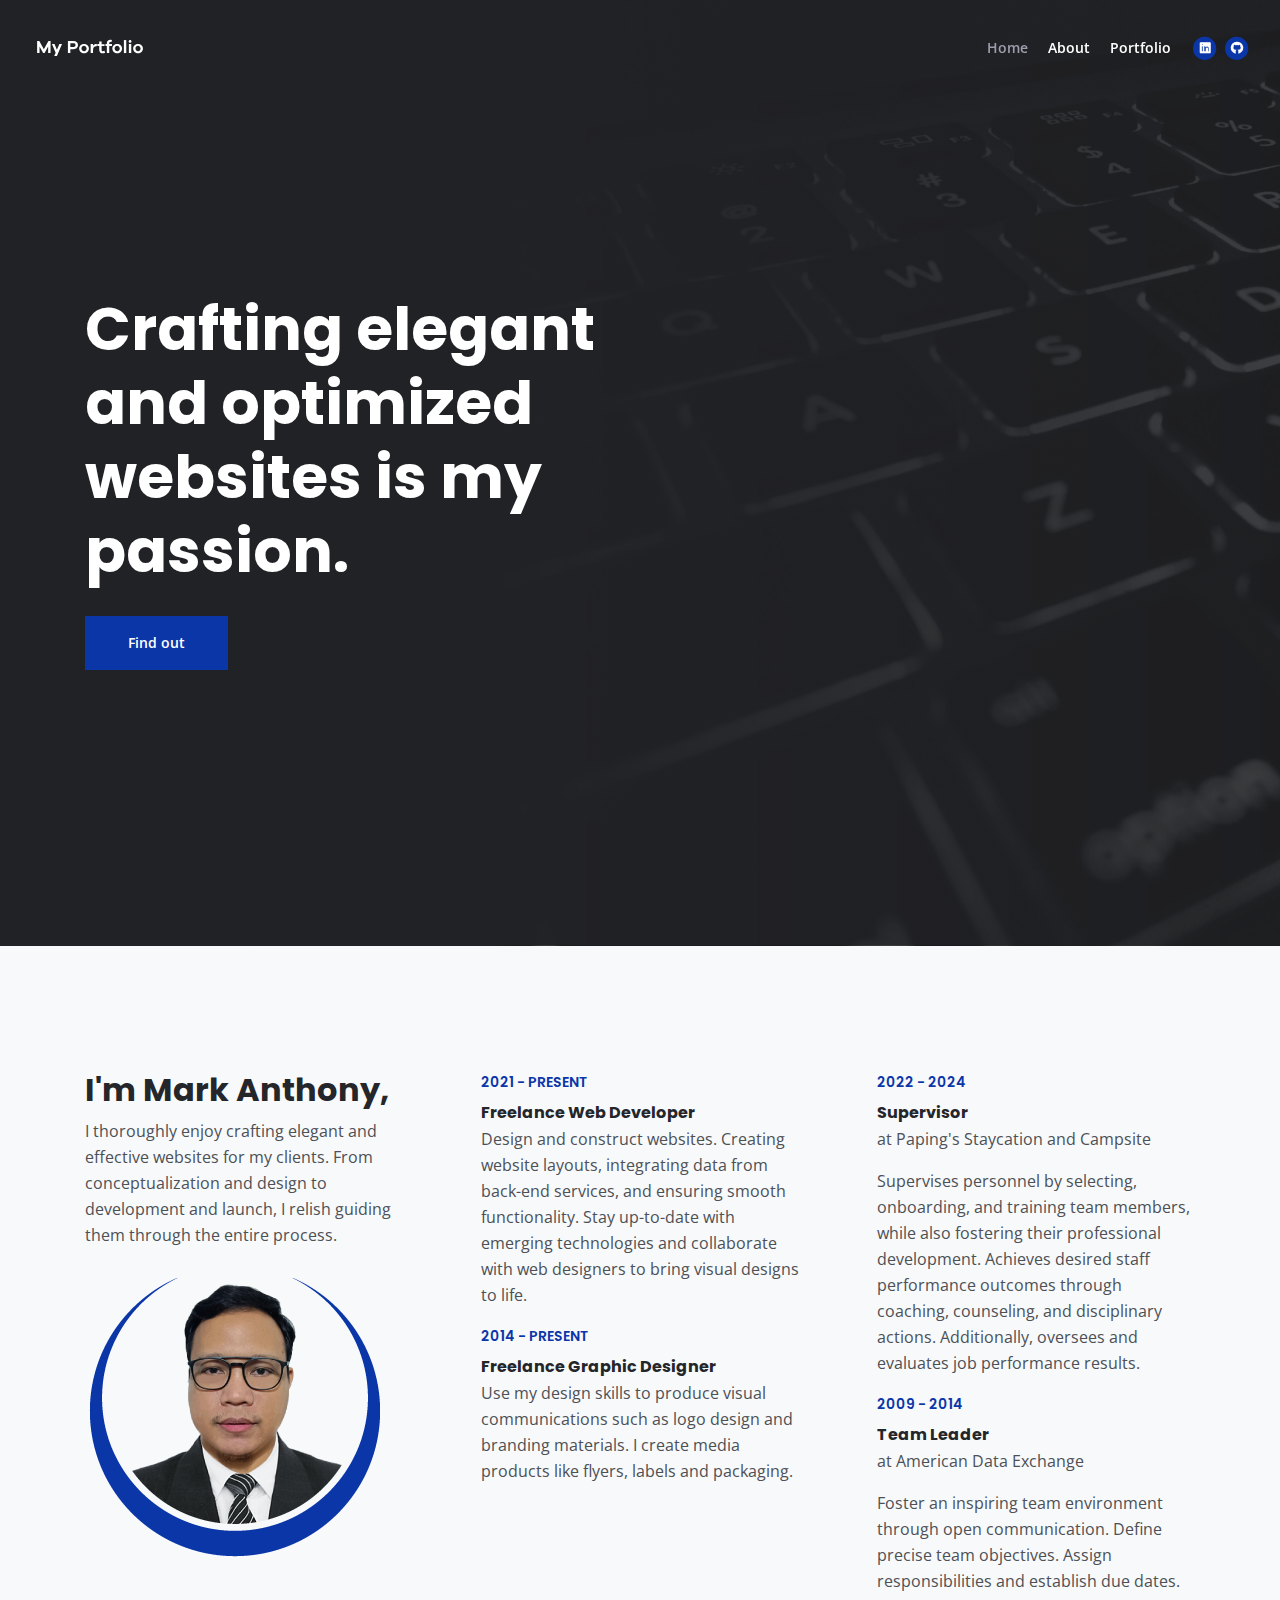
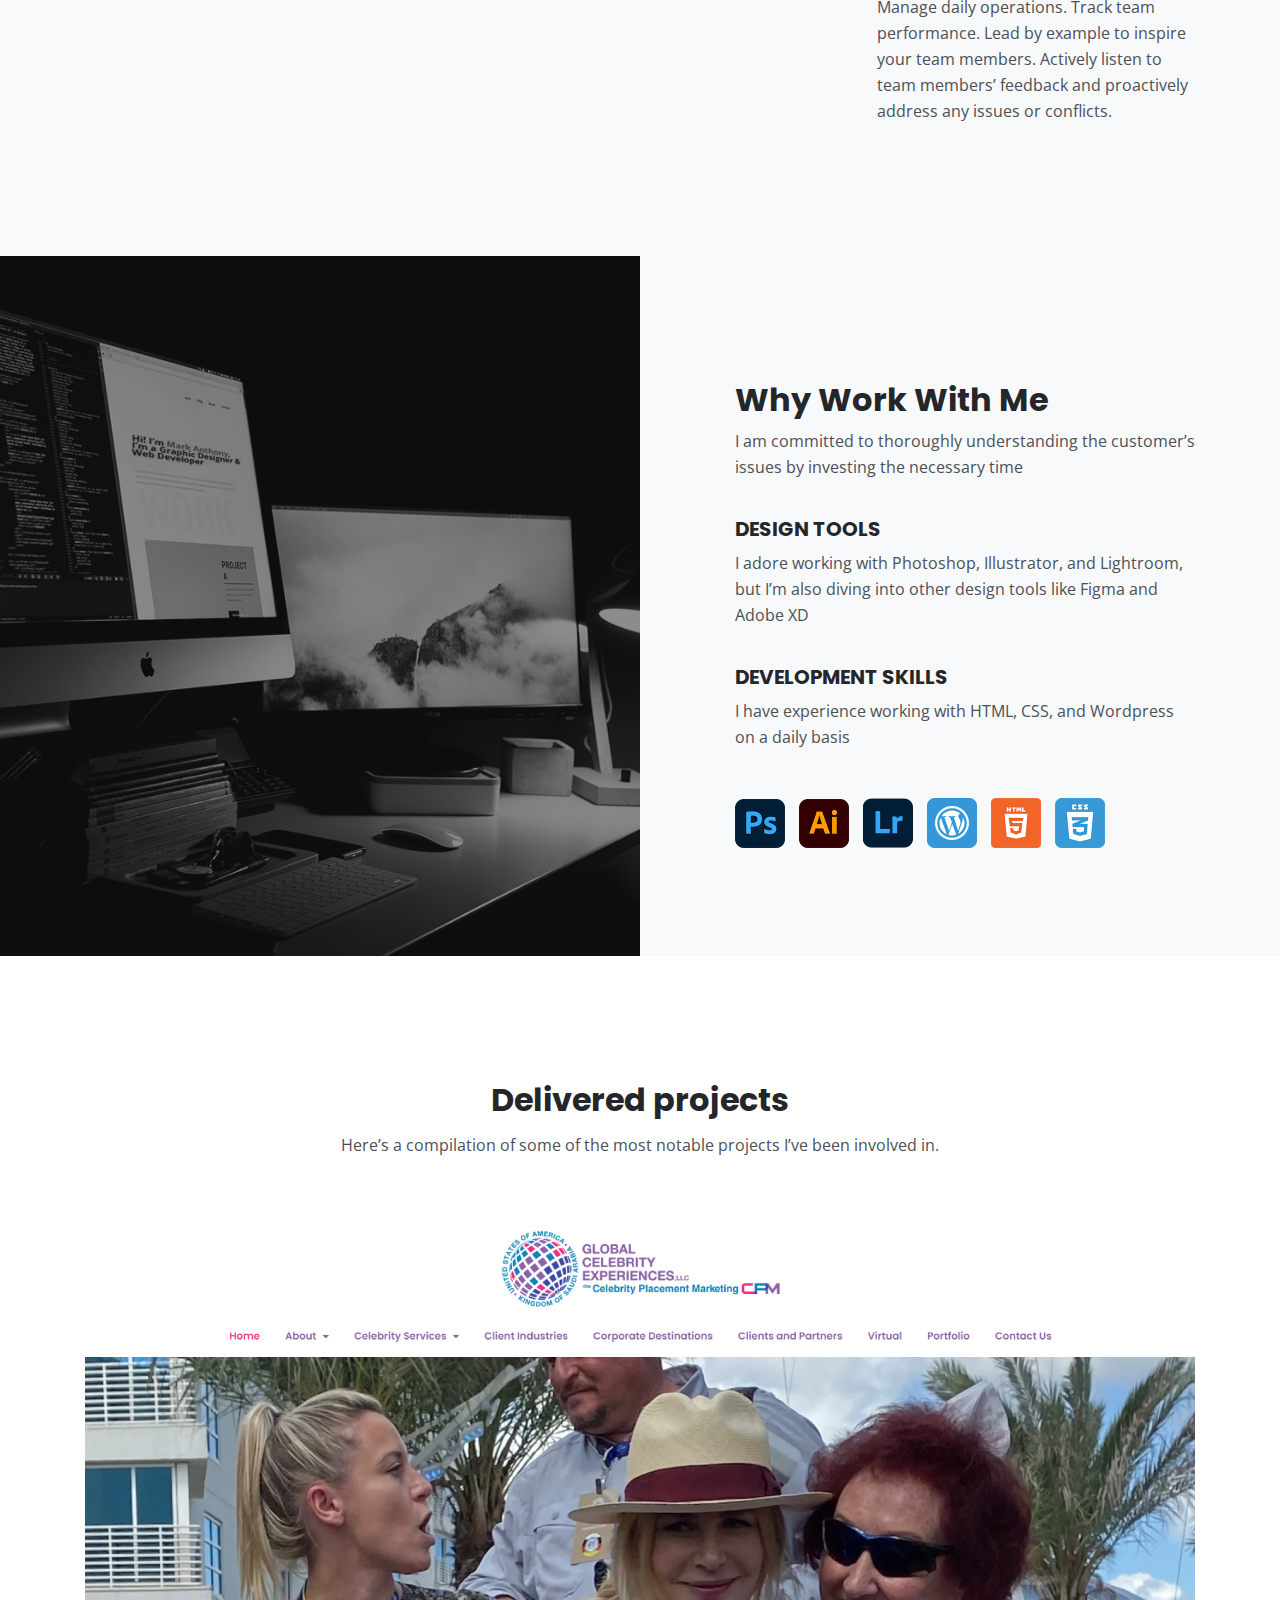
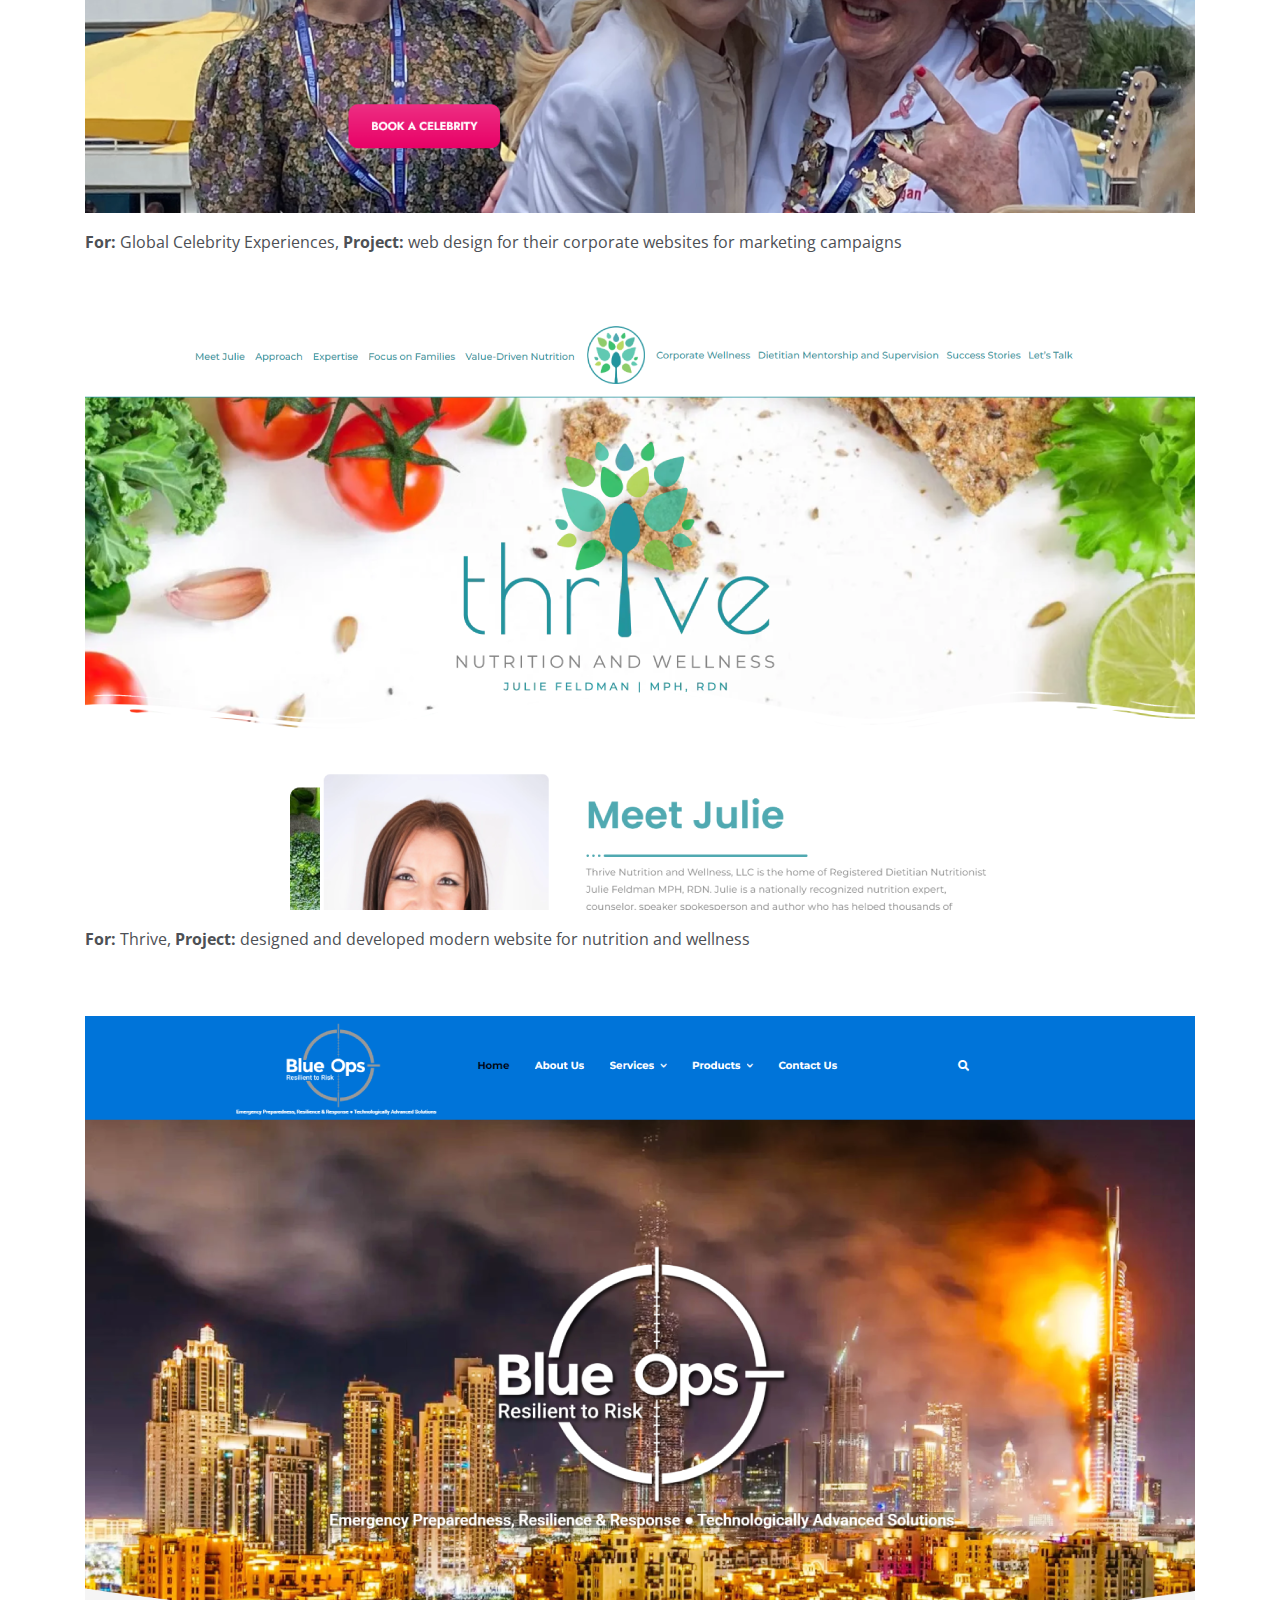
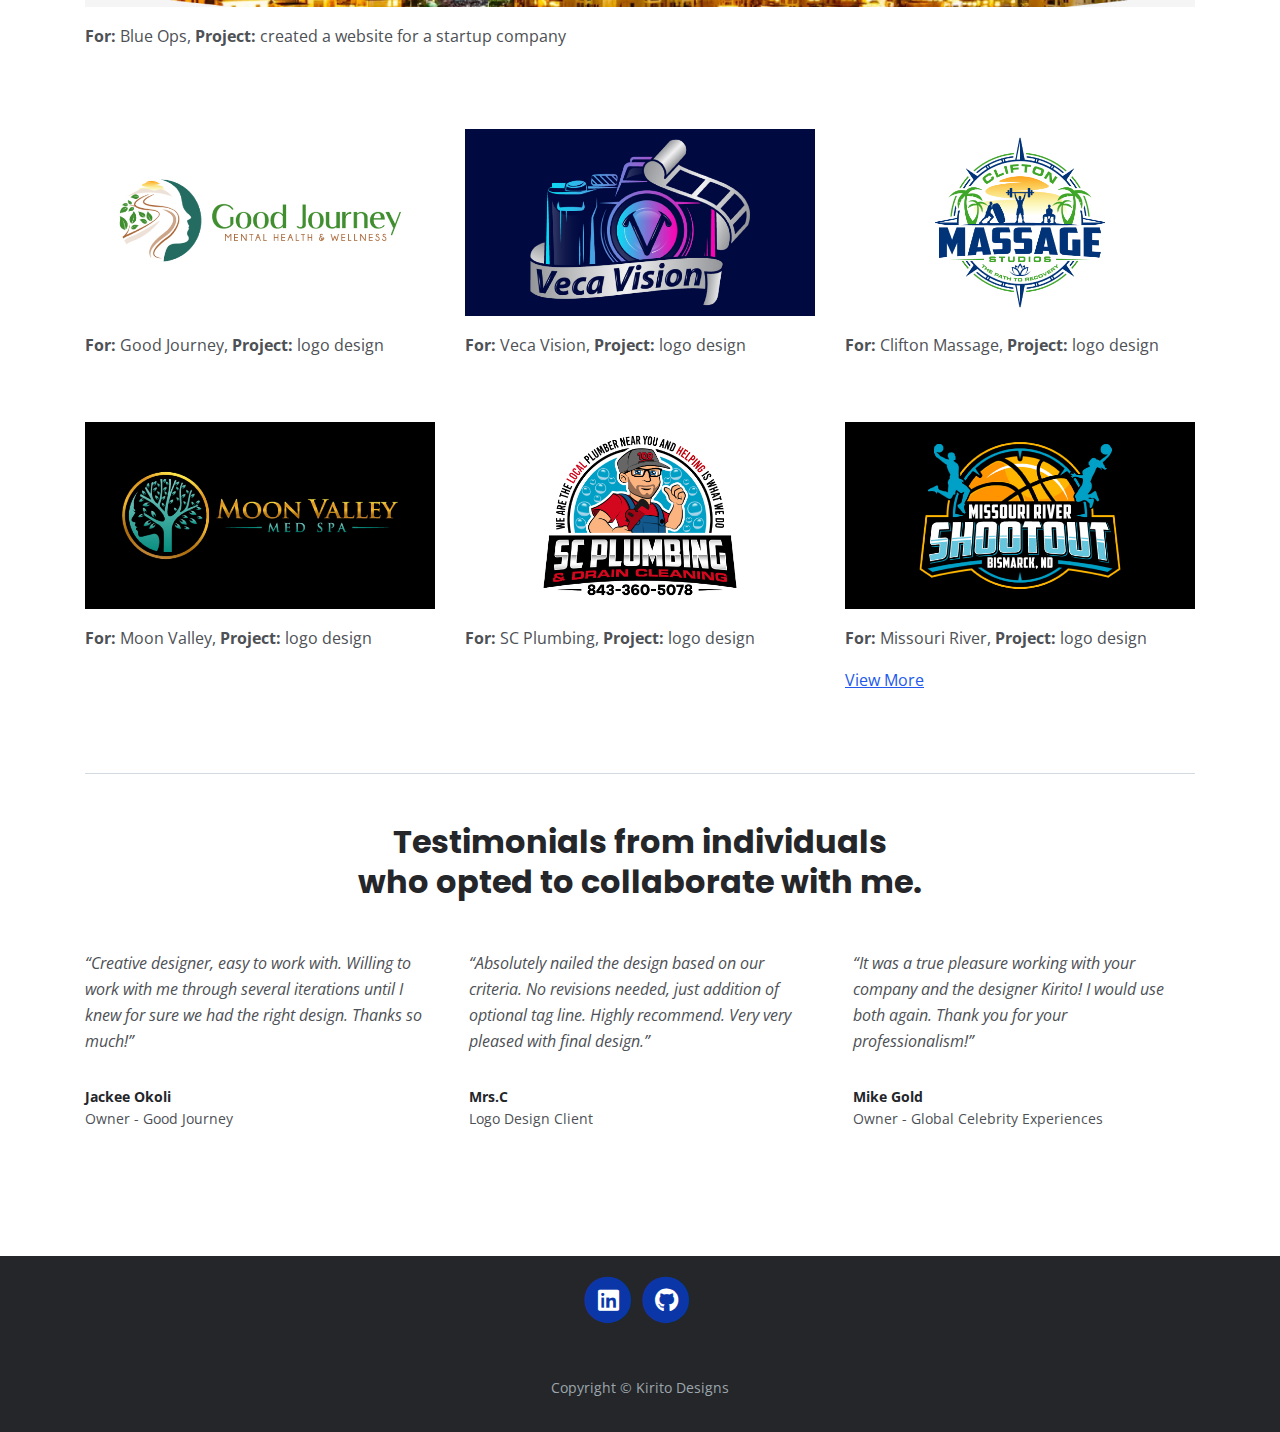
==== index.html @ 073bf9d1 "Added landing page for my portfolio" ====
<!DOCTYPE html>
<html lang="en" oncontextmenu="return false">
<head>
    <meta charset="utf-8">
    <meta name="viewport" content="width=device-width, initial-scale=1, shrink-to-fit=no">
    
    <!-- SEO Meta Tags -->
    <meta name="description" content="Your description">
    <meta name="author" content="Your name">

    <!-- OG Meta Tags to improve the way the post looks when you share the page on Facebook, Twitter, LinkedIn -->
	<meta property="og:site_name" content="" /> <!-- website name -->
	<meta property="og:site" content="" /> <!-- website link -->
	<meta property="og:title" content=""/> <!-- title shown in the actual shared post -->
	<meta property="og:description" content="" /> <!-- description shown in the actual shared post -->
	<meta property="og:image" content="" /> <!-- image link, make sure it's jpg -->
	<meta property="og:url" content="" /> <!-- where do you want your post to link to -->
	<meta name="twitter:card" content="summary_large_image"> <!-- to have large image post format in Twitter -->

    <!-- Webpage Title -->
    <title>My Portfolio</title>
    
    <!-- Styles -->
    <link rel="preconnect" href="https://fonts.gstatic.com">
    <link href="https://fonts.googleapis.com/css2?family=Open+Sans:ital,wght@0,400;0,600;0,700;1,400&family=Poppins:wght@600&display=swap" rel="stylesheet">
    <link href="css/bootstrap.css" rel="stylesheet">
    <link href="css/fontawesome-all.css" rel="stylesheet">
	<link href="css/styles.css" rel="stylesheet">
	
	<!-- Favicon  -->
    <link rel="icon" href="images/favicon.png">
</head>
<body data-spy="scroll" data-target=".fixed-top"oncontextmenu="return false" onkeydown="return false;" onmousedown="return false;"> 
    
    <!-- Navigation -->
    <nav class="navbar navbar-expand-lg fixed-top navbar-dark">
        <div class="container">
            
            <!-- Image Logo -->
           <a class="navbar-brand logo-image" href="index.html"><img src="images/logo.svg" alt="alternative"></a>

            <!-- Text Logo - Use this if you don't have a graphic logo -->
            <!-- <a class="navbar-brand logo-text page-scroll" href="index.html">Mark</a> -->

            <button class="navbar-toggler p-0 border-0" type="button" data-toggle="offcanvas">
                <span class="navbar-toggler-icon"></span>
            </button>

            <div class="navbar-collapse offcanvas-collapse" id="navbarsExampleDefault">
                <ul class="navbar-nav ml-auto">
                    <li class="nav-item">
                        <a class="nav-link page-scroll" href="#header">Home <span class="sr-only">(current)</span></a>
                    </li>
                    <li class="nav-item">
                        <a class="nav-link page-scroll" href="#about">About</a>
                    </li>
                    <li class="nav-item">
                        <a class="nav-link page-scroll" href="#portfolio">Portfolio</a>
                    </li>

                </ul>
                <span class="nav-item social-icons">
                    <span class="fa-stack">
                        <a href="https://www.linkedin.com/in/mark-anthony-alhambra-5a5827287/">
                            <i class="fas fa-circle fa-stack-2x"></i>
                            <i class="fab fa-linkedin fa-stack-1x"></i>
                        </a>
                    </span>
                    <span class="fa-stack">
                        <a href="https://github.com/Kirito-Designs/Portfolio">
                            <i class="fas fa-circle fa-stack-2x"></i>
                            <i class="fab fa-github fa-stack-1x"></i>
                        </a>
                    </span>
                </span>
            </div> <!-- end of navbar-collapse -->
        </div> <!-- end of container -->
    </nav> <!-- end of navbar -->
    <!-- end of navigation -->


    <!-- Header -->
    <header id="header" class="header">
        <div class="container">
            <div class="row">
                <div class="col-lg-6">
                    <div class="text-container">
                        <h1 class="h1-large">Crafting elegant and optimized websites is my passion.</h1>
                        <a class="btn-solid-lg page-scroll" href="#about">Find out</a>
                    </div> <!-- end of text-container -->
                </div> <!-- end of col -->
            </div> <!-- end of row -->
        </div> <!-- end of container -->
    </header> <!-- end of header -->
    <!-- end of header -->


    <!-- About-->
    <div id="about" class="basic-1 bg-gray">
        <div class="container">
            <div class="row">
                <div class="col-lg-4">
                    <div class="text-container first">
                        <h2>I'm Mark Anthony,</h2>
                        <p>I thoroughly enjoy crafting elegant and effective websites for my clients. From conceptualization and design to development and launch, I relish guiding them through the entire process.</p>
                        <img src="images/image-1.png" alt="alternative">
                    </div> <!-- end of text-container -->   
                </div> <!-- end of col -->
                <div class="col-lg-4">
                    <div class="text-container second">
                        <div class="time">2021 - PRESENT</div>
                        <h6>Freelance Web Developer</h6>
                        <p>Design and construct websites. Creating website layouts, integrating data from back-end services, and ensuring smooth functionality. Stay up-to-date with emerging technologies and collaborate with web designers to bring visual designs to life.</p>
                        <div class="time">2014 - PRESENT</div>
                        <h6>Freelance Graphic Designer</h6>
                        <p>Use my design skills to produce visual communications such as logo design and branding materials. I create media products like flyers, labels and packaging.</p>
                    </div> <!-- end of text-container -->
                </div> <!-- end of col -->
                <div class="col-lg-4">
                    <div class="text-container third">
                        <div class="time">2022 - 2024</div>
                        <h6>Supervisor</h6>
                        <p>at Paping's Staycation and Campsite</p>
                        <p>Supervises personnel by selecting, onboarding, and training team members, while also fostering their professional development. Achieves desired staff performance outcomes through coaching, counseling, and disciplinary actions. Additionally, oversees and evaluates job performance results.</p>
                        <div class="time">2009 - 2014</div>
                        <h6>Team Leader</h6>
                        <p>at American Data Exchange</p>
                        <p>Foster an inspiring team environment through open communication. Define precise team objectives. Assign responsibilities and establish due dates. Manage daily operations. Track team performance. Lead by example to inspire your team members. Actively listen to team members’ feedback and proactively address any issues or conflicts.</p>
                    </div> <!-- end of text-container -->
                </div> <!-- end of col -->
            </div> <!-- end of row -->
        </div> <!-- end of container -->
    </div> <!-- end of basic-1 -->
    <!-- end of about -->


    <!-- Details -->
	<div class="split">
		<div class="area-1">
		</div><!-- end of area-1 on same line and no space between comments to eliminate margin white space --><div class="area-2 bg-gray">
            <div class="container">    
                <div class="row">
                    <div class="col-lg-12">     
                        
                        <!-- Text Container -->
                        <div class="text-container">
                            <h2>Why Work With Me</h2>
                            <p>I am committed to thoroughly understanding the customer’s issues by investing the necessary time</p>
                            <h5>DESIGN TOOLS</h5>
                            <p>I adore working with Photoshop, Illustrator, and Lightroom, but I’m also diving into other design tools like Figma and Adobe XD</p>
                            <h5>DEVELOPMENT SKILLS</h5>
                            <p>I have experience working with HTML, CSS, and Wordpress on a daily basis</p>
                            
                            <div class="icons-container">
                                <img src="images/details-icon-photoshop.png" alt="alternative">
                                <img src="images/details-icon-illustrator.png" alt="alternative">
                                <img src="images/details-icon-lightroom.png" alt="alternative">
                                <img src="images/details-icon-wordpress.png" alt="alternative">
                                <img src="images/details-icon-html.png" alt="alternative">
                                <img src="images/details-icon-css.png" alt="alternative">

                            </div> <!-- end of icons-container -->
                        </div> <!-- end of text-container -->
                        <!-- end of text container -->

                    </div> <!-- end of col -->
                </div> <!-- end of row -->
            </div> <!-- end of container -->
		</div> <!-- end of area-2 -->
    </div> <!-- end of split -->
    <!-- end of details -->


    <!-- Portfolio -->
    <div id="portfolio" class="basic-3">
        <div class="container">
            <div class="row">
                <div class="col-lg-12">
                    <h2 class="h2-heading">Delivered projects</h2>
                    <p class="p-heading">Here’s a compilation of some of the most notable projects I’ve been involved in.</p>
                </div> <!-- end of col -->
            </div> <!-- end of row -->
            <div class="row">
                <div class="col-lg-12">
                    <div class="text-container">
                        <div class="image-container">
                            
                                <img class="img-fluid" src="images/project-1.png" alt="alternative">
                            
                        </div> <!-- end of image-container -->
                        <p><strong>For:</strong> Global Celebrity Experiences, <strong>Project:</strong> web design for their corporate websites for marketing campaigns</a></p>
                    </div> <!-- end of text-container -->
                    <div class="text-container">
                        <div class="image-container">
                            
                                <img class="img-fluid" src="images/project-2.png" alt="alternative">
                            
                        </div> <!-- end of image-container -->
                        <p><strong>For:</strong> Thrive, <strong>Project:</strong> designed and developed modern website for nutrition and wellness</a></p>
                    </div> <!-- end of text-container -->
                    <div class="text-container">
                        <div class="image-container">
                            
                                <img class="img-fluid" src="images/project-3.png" alt="alternative">
                            
                        </div> <!-- end of image-container -->
                        <p><strong>For:</strong> Blue Ops, <strong>Project:</strong> created a website for a startup company</a></p>
                    </div> <!-- end of text-container -->
                    
                </div> <!-- end of col -->
            </div> <!-- end of row -->
        </div> <!-- end of container -->
    </div> <!-- end of basic-3 -->
    <!-- end of projects -->


    <!-- Works -->
    <div class="basic-4">
        <div class="container">
            <div class="row">
                <div class="col-lg-4">
                    <div class="text-container">
                        <div class="image-container">
                            <a href="project.html">
                                <img class="img-fluid" src="images/work-1.png" alt="alternative">
                            </a>
                        </div> <!-- end of image-container -->
                        <p><strong>For:</strong> Good Journey, <strong>Project:</strong> logo design</p>
                    </div> <!-- end of text-container -->
                </div> <!-- end of col -->
                <div class="col-lg-4">
                    <div class="text-container">
                        <div class="image-container">
                            <a href="project.html">
                                <img class="img-fluid" src="images/work-2.png" alt="alternative">
                            </a>
                        </div> <!-- end of image-container -->
                        <p><strong>For:</strong> Veca Vision, <strong>Project:</strong> logo design</p>
                    </div> <!-- end of text-container -->
                </div> <!-- end of col -->
                <div class="col-lg-4">
                    <div class="text-container">
                        <div class="image-container">
                            <a href="project.html">
                                <img class="img-fluid" src="images/work-3.png" alt="alternative">
                            </a>
                        </div> <!-- end of image-container -->
                        <p><strong>For:</strong> Clifton Massage, <strong>Project:</strong> logo design</p>
                    </div> <!-- end of text-container -->
                </div> <!-- end of col -->
            </div> <!-- end of row -->
            <div class="row">
                <div class="col-lg-4">
                    <div class="text-container">
                        <div class="image-container">
                            <a href="project.html">
                                <img class="img-fluid" src="images/work-4.png" alt="alternative">
                            </a>
                        </div> <!-- end of image-container -->
                        <p><strong>For:</strong> Moon Valley, <strong>Project:</strong> logo design</p>
                    </div> <!-- end of text-container -->
                </div> <!-- end of col -->
                <div class="col-lg-4">
                    <div class="text-container">
                        <div class="image-container">
                            <a href="project.html">
                                <img class="img-fluid" src="images/work-5.png" alt="alternative">
                            </a>
                        </div> <!-- end of image-container -->
                        <p><strong>For:</strong> SC Plumbing, <strong>Project:</strong> logo design</p>  
                        </div> <!-- end of text-container -->
                </div> <!-- end of col -->
                <div class="col-lg-4">
                    <div class="text-container">
                        <div class="image-container">
                            <a href="project.html">
                                <img class="img-fluid" src="images/work-6.png" alt="alternative">
                            </a>
                        </div> <!-- end of image-container -->
                        <p><strong>For:</strong> Missouri River, <strong>Project:</strong> logo design</p>
                        <a class="blue" href="project.html">View More</a>
                    </div> <!-- end of text-container -->
                </div> <!-- end of col -->
            </div> <!-- end of row -->
        </div> <!-- end of container -->
    </div> <!-- end of basic-4 -->
    <!-- end of works -->
    
<!-- Section Divider -->
<div class="container">
    <div class="row">
        <div class="col-lg-12">
            <hr class="section-divider">
        </div> <!-- end of col -->
    </div> <!-- end of row -->
</div> <!-- end of container -->
<!-- end of section divider -->


    <!-- Testimonials -->
    <div class="cards-1">
        <div class="container">
            <div class="row">
                <div class="col-lg-12">
                    <h2 class="h2-heading">Testimonials from individuals who opted to collaborate with me.</h2>
                </div> <!-- end of col -->
            </div> <!-- end of row -->
            <div class="row">
                <div class="col-lg-12">
                    
                    <!-- Card -->
                    <div class="card">
                        <div class="card-body">
                            <p class="testimonial-text">“Creative designer, easy to work with. Willing to work with me through several iterations until I knew for sure we had the right design. Thanks so much!”</p>
                            <div class="details">
                                <div class="text">
                                    <div class="testimonial-author">Jackee Okoli</div>
                                    <div class="occupation">Owner - Good Journey</div>
                                </div> <!-- end of text -->
                            </div> <!-- end of testimonial-details -->
                        </div>
                    </div>
                    <!-- end of card -->

                    <!-- Card -->
                    <div class="card">
                        <div class="card-body">
                            <p class="testimonial-text">“Absolutely nailed the design based on our criteria. No revisions needed, just addition of optional tag line. Highly recommend. Very very pleased with final design.”</p>
                            <div class="details">
                                <div class="text">
                                    <div class="testimonial-author">Mrs.C</div>
                                    <div class="occupation">Logo Design Client</div>
                                </div> <!-- end of text -->
                            </div> <!-- end of testimonial-details -->
                        </div>
                    </div>
                    <!-- end of card -->

                    <!-- Card -->
                    <div class="card">
                        <div class="card-body">
                            <p class="testimonial-text">“It was a true pleasure working with your company and the designer Kirito! I would use both again. Thank you for your professionalism!”</p>
                            <div class="details">
                                <div class="text">
                                    <div class="testimonial-author">Mike Gold</div>
                                    <div class="occupation">Owner - Global Celebrity Experiences</div>
                                </div> <!-- end of text -->
                            </div> <!-- end of testimonial-details -->
                        </div>
                    </div>
                    <!-- end of card -->

                </div> <!-- end of col -->
            </div> <!-- end of row -->
        </div> <!-- end of container -->
    </div> <!-- end of cards-1 -->
    <!-- end of testimonials -->

    <!-- Footer -->
    <div class="footer bg-gray">
        <div class="container">
            <div class="row">
                <div class="col-lg-12">
                    <div class="social-container">
                        <span class="fa-stack">
                            <a href="https://www.linkedin.com/in/mark-anthony-alhambra-5a5827287/">
                                <i class="fas fa-circle fa-stack-2x"></i>
                                <i class="fab fa-linkedin fa-stack-1x"></i>
                            </a>
                        </span>
                        <span class="fa-stack">
                            <a href="https://github.com/Kirito-Designs/Portfolio">
                                <i class="fas fa-circle fa-stack-2x"></i>
                                <i class="fab fa-github fa-stack-1x"></i>
                            </a>
                        </span>
                    
                    </div> <!-- end of social-container -->
                </div> <!-- end of col -->
            </div> <!-- end of row -->
        </div> <!-- end of container -->
    </div> <!-- end of footer -->  
    <!-- end of footer -->


    <!-- Copyright -->
    <div class="copyright bg-gray">
        <div class="container">
            <div class="row">
                <div class="col-lg-12">
                    <p class="p-small">Copyright © <a class="no-line" href="#header">Kirito Designs</a></p>
                </div> <!-- end of col -->
            </div> <!-- enf of row -->
        </div> <!-- end of container -->
        
    </div> <!-- end of copyright --> 
    <!-- end of copyright -->
    
    	
    <!-- Scripts -->
    <script src="js/jquery.min.js"></script> <!-- jQuery for Bootstrap's JavaScript plugins -->
    <script src="js/bootstrap.min.js"></script> <!-- Bootstrap framework -->
    <script src="js/jquery.easing.min.js"></script> <!-- jQuery Easing for smooth scrolling between anchors -->
    <script src="js/scripts.js"></script> <!-- Custom scripts -->
</body>
</html>
---- css/styles.css ----
/* Description: Master CSS file */

/*****************************************
Table Of Contents:
- General Styles
- Navigation
- Header
- About
- Services
- Details
- Projects
- Works
- Testimonials
- Questions
- Contact
- Footer 
- Copyright
- Back To Top Button
- Extra Pages
- Media Queries
******************************************/

/*****************************************
Colors:
- Backgrounds, navbar - black #24262a
- Backgrounds - light gray #f7f9fb
- Buttons, icons - blue #0b36a8
- Headings text - black #24262a
- Body text - dark gray #4d5055
******************************************/


/**************************/
/*     General Styles     */
/**************************/
body,
html {
    width: 100%;
	height: 100%;
}

body, p {
	color: #4d5055; 
	font: 400 1rem/1.625rem "Open Sans", sans-serif;
}

h1 {
	color: #24262a;
	font-weight: 700;
	font-size: 2.5rem;
	line-height: 3.25rem;
	font-family: "Poppins"
}

h2 {
	color: #24262a;
	font-weight: 700;
	font-size: 2rem;
	line-height: 2.5rem;
	font-family: "Poppins"
}

h3 {
	color: #24262a;
	font-weight: 700;
	font-size: 1.75rem;
	line-height: 2.25rem;
	font-family: "Poppins"
}

h4 {
	color: #24262a;
	font-weight: 700;
	font-size: 1.5rem;
	line-height: 2rem;
	font-family: "Poppins"
}

h5 {
	color: #24262a;
	font-weight: 700;
	font-size: 1.25rem;
	line-height: 1.625rem;
	font-family: "Poppins"
}

h6 {
	color: #24262a;
	font-weight: 700;
	font-size: 1rem;
	line-height: 1.375rem;
	font-family: "Poppins"
}

.p-large {
	font-size: 1.125rem;
	line-height: 1.75rem;
}

.p-small {
	font-size: 0.875rem;
	line-height: 1.5rem;
}

.testimonial-text {
	font-style: italic;
}

.testimonial-author {
	font-weight: 700;
	font-size: 1rem;
	line-height: 1.5rem;
}

.li-space-lg li {
	margin-bottom: 0.5rem;
}

a {
	color: #4d5055;
	text-decoration: underline;
}

a:hover {
	color: #4d5055;
	text-decoration: underline;
}

.no-line {
	text-decoration: none;
}

.no-line:hover {
	text-decoration: none;
}

.blue {
	color: #2259ec;
}

.bg-gray {
	background-color: #f7f9fb;
}

.section-divider {
	display: block;
	height: 1px;
	margin: 0;
	border: none;
	background-color: #d3dae2;
}

.btn-solid-reg {
	display: inline-block;
	padding: 1.375rem 2.25rem 1.375rem 2.25rem;
	border: 1px solid #0b36a8;
	background-color: #0b36a8;
	color: #ffffff;
	font-weight: 600;
	font-size: 0.875rem;
	line-height: 0;
	text-decoration: none;
	transition: all 0.2s;
}

.btn-solid-reg:hover {
	background-color: transparent;
	color: #0b36a8; /* needs to stay here because of the color property of a tag */
	text-decoration: none;
}

.btn-solid-lg {
	display: inline-block;
	padding: 1.625rem 2.625rem 1.625rem 2.625rem;
	border: 1px solid #0b36a8;
	background-color: #0b36a8;
	color: #ffffff;
	font-weight: 600;
	font-size: 0.875rem;
	line-height: 0;
	text-decoration: none;
	transition: all 0.2s;
}

.btn-solid-lg:hover {
	background-color: transparent;
	color: #0b36a8; /* needs to stay here because of the color property of a tag */
	text-decoration: none;
}

.btn-solid-gpx {
	display: inline-block;
	align-items: center;
	padding: 1.625rem 2.625rem 1.625rem 2.625rem;
	border: 1px solid #0b36a8;
	background-color: #0b36a8;
	color: #ffffff;
	font-weight: 600;
	font-size: 0.875rem;
	line-height: 0;
	text-decoration: none;
	transition: all 0.2s;
}

.btn-solid-gpx:hover {
	background-color: transparent;
	color: #0b36a8; /* needs to stay here because of the color property of a tag */
	text-decoration: none;
}

.btn-outline-reg {
	display: inline-block;
	padding: 1.375rem 2.25rem 1.375rem 2.25rem;
	border: 1px solid #24262a;
	background-color: transparent;
	color: #24262a;
	font-weight: 600;
	font-size: 0.875rem;
	line-height: 0;
	text-decoration: none;
	transition: all 0.2s;
}

.btn-outline-reg:hover {
	background-color: #24262a;
	color: #ffffff;
	text-decoration: none;
}

.btn-outline-lg {
	display: inline-block;
	padding: 1.625rem 2.625rem 1.625rem 2.625rem;
	border: 1px solid #24262a;
	background-color: transparent;
	color: #24262a;
	font-weight: 600;
	font-size: 0.875rem;
	line-height: 0;
	text-decoration: none;
	transition: all 0.2s;
}

.btn-outline-lg:hover {
	background-color: #24262a;
	color: #ffffff;
	text-decoration: none;
}

.btn-outline-sm {
	display: inline-block;
	padding: 1rem 1.5rem 1rem 1.5rem;
	border: 1px solid #24262a;
	background-color: transparent;
	color: #24262a;
	font-weight: 600;
	font-size: 0.875rem;
	line-height: 0;
	text-decoration: none;
	transition: all 0.2s;
}

.btn-outline-sm:hover {
	background-color: #24262a;
	color: #ffffff;
	text-decoration: none;
}

.form-group {
	position: relative;
	margin-bottom: 1.25rem;
}

.label-control {
	position: absolute;
	top: 0.875rem;
	left: 1.5rem;
	color: #7d838a;
	opacity: 1;
	font-size: 0.875rem;
	line-height: 1.375rem;
	cursor: text;
	transition: all 0.2s ease;
}

.form-control-input:focus + .label-control,
.form-control-input.notEmpty + .label-control,
.form-control-textarea:focus + .label-control,
.form-control-textarea.notEmpty + .label-control {
	top: 0.125rem;
	color: #4d5055;
	opacity: 1;
	font-size: 0.75rem;
	font-weight: 700;
}

.form-control-input,
.form-control-select {
	display: block; /* needed for proper display of the label in Firefox, IE, Edge */
	width: 100%;
	padding-top: 1.125rem;
	padding-bottom: 0.125rem;
	padding-left: 1.5rem;
	border: 1px solid #cbcbd1;
	background-color: #ffffff;
	color: #4d5055;
	font-size: 0.875rem;
	line-height: 1.875rem;
	transition: all 0.2s;
	-webkit-appearance: none; /* removes inner shadow on form inputs on ios safari */
}

.form-control-select {
	padding-top: 0.5rem;
	padding-bottom: 0.5rem;
	height: 3.25rem;
	color: #7d838a;
}

select {
    /* you should keep these first rules in place to maintain cross-browser behavior */
    -webkit-appearance: none;
	-moz-appearance: none;
	-ms-appearance: none;
    -o-appearance: none;
    appearance: none;
    background-image: url('../images/down-arrow.png');
    background-position: 96% 50%;
    background-repeat: no-repeat;
    outline: none;
}

.form-control-textarea {
	display: block; /* used to eliminate a bottom gap difference between Chrome and IE/FF */
	width: 100%;
	height: 14rem; /* used instead of html rows to normalize height between Chrome and IE/FF */
	padding-top: 1.5rem;
	padding-left: 1.3125rem;
	border: 1px solid #cbcbd1;
	background-color: #ffffff;
	color: #4d5055;
	font-size: 0.875rem;
	line-height: 1.5rem;
	transition: all 0.2s;
}

.form-control-input:focus,
.form-control-select:focus,
.form-control-textarea:focus {
	border: 1px solid #a1a1a1;
	outline: none; /* Removes blue border on focus */
}

.form-control-input:hover,
.form-control-select:hover,
.form-control-textarea:hover {
	border: 1px solid #a1a1a1;
}

.checkbox {
	font-size: 0.75rem;
	line-height: 1.25rem;
}

input[type='checkbox'] {
	vertical-align: -10%;
	margin-right: 0.5rem;
}

.form-control-submit-button {
	display: inline-block;
	width: 25%;
	height: 3.25rem;
	border: 1px solid #0b36a8;
	border-radius: 32px;
	background-color: #0b36a8;
	color: #ffffff;
	font-weight: 600;
	font-size: 0.875rem;
	line-height: 0;
	cursor: pointer;
	transition: all 0.2s;
}

.form-control-submit-button:hover {
	border: 1px solid #24262a;
	background-color: transparent;
	color: #24262a;
}


/**********************/
/*     Navigation     */
/**********************/
.navbar {
	background-color: #24262a;
	font-weight: 600;
	font-size: 0.875rem;
	line-height: 0.875rem;
	box-shadow: 0 1px 6px 0 rgba(0, 0, 0, 0.025);
}

.navbar .navbar-brand {
	padding-top: 0.125rem;
	padding-bottom: 0.125rem;
}

.navbar .logo-image img {
    width: 118px;
	height: 36px;
}

.navbar .logo-text {
	color: #ffffff;
	font-weight: 700;
	font-size: 1.875rem;
	line-height: 1rem;
	text-decoration: none;
}

.offcanvas-collapse {
	position: fixed;
	top: 3.25rem; /* adjusts the height between the top of the page and the offcanvas menu */
	bottom: 0;
	left: 100%;
	width: 100%;
	padding-right: 1rem;
	padding-left: 1rem;
	overflow-y: auto;
	visibility: hidden;
	background-color: #24262a;
	transition: visibility .3s ease-in-out, -webkit-transform .3s ease-in-out;
	transition: transform .3s ease-in-out, visibility .3s ease-in-out;
	transition: transform .3s ease-in-out, visibility .3s ease-in-out, -webkit-transform .3s ease-in-out;
}

.offcanvas-collapse.open {
	visibility: visible;
	-webkit-transform: translateX(-100%);
	transform: translateX(-100%);
}

.navbar .navbar-nav {
	margin-top: 0.75rem;
	margin-bottom: 0.5rem;
}

.navbar .nav-item .nav-link {
	padding-top: 0.625rem;
	padding-bottom: 0.625rem;
	color: #ffffff;
	text-decoration: none;
	transition: all 0.2s ease;
}

.navbar .nav-item.dropdown.show .nav-link,
.navbar .nav-item .nav-link:hover,
.navbar .nav-item .nav-link.active {
	color: #9c9ead;
}

/* Dropdown Menu */
.navbar .dropdown .dropdown-menu {
	animation: fadeDropdown 0.2s; /* required for the fade animation */
}

@keyframes fadeDropdown {
    0% {
        opacity: 0;
    }

    100% {
        opacity: 1;
	}
}

.navbar .dropdown-menu {
	margin-top: 0.5rem;
	margin-bottom: 0.5rem;
	border: none;
	background-color: #24262a;
}

.navbar .dropdown-item {
	padding-top: 0.5rem;
	padding-bottom: 0.5rem;
	color: #ffffff;
	font-weight: 600;
	font-size: 0.875rem;
	line-height: 0.875rem;
	text-decoration: none;
}

.navbar .dropdown-item:hover {
	background-color: #24262a;
	color: #9c9ead;
}

.navbar .dropdown-divider {
	width: 100%;
	height: 1px;
	margin: 0.5rem auto 0.5rem auto;
	border: none;
	background-color: #505050;
}
/* end of dropdown menu */

.navbar .fa-stack {
	width: 2em;
	margin-right: 0.25rem;
	font-size: 0.75rem;
}

.navbar .fa-stack-2x {
	color: #0b36a8;
	transition: all 0.2s ease;
}

.navbar .fa-stack-1x {
	color: #ffffff;
	transition: all 0.2s ease;
}

.navbar .fa-stack:hover .fa-stack-2x {
	color: #ffffff;
}

.navbar .fa-stack:hover .fa-stack-1x {
	color: #0b36a8;
}

.navbar .navbar-toggler {
	padding: 0;
	border: none;
	font-size: 1.25rem;
}


/******************/
/*     Header     */
/******************/
.header {
	padding-top: 7rem;
	padding-bottom: 5.5rem;
	background: linear-gradient(rgba(0, 0, 0, 0.1), rgba(0, 0, 0, 0.1)), url('../images/header-background.png') center center no-repeat;
	background-size: cover;
	text-align: center;
}

.header .h1-large {
	margin-bottom: 1.75rem;
	color: #ffffff;
}

.header .btn-solid-lg:hover {
	border: 1px solid #ffffff;
	color: #ffffff;
}

.header .btn-outline-lg {
	padding: 1.625rem 1.625rem 1.625rem 1.625rem;
	border: none;
	color: #ffffff;
}

.header .btn-outline-lg:hover {
	background: transparent;
	color: #9c9ead;
	text-decoration: none;
}

.header .btn-outline-lg .fas {
	margin-right: 0.375rem;
}


/*****************/
/*     About     */
/*****************/
.basic-1 {
	padding-top: 7.75rem;
	padding-bottom: 5.25rem;
}

.basic-1 .text-container {
	margin-bottom: 3rem;
}

.basic-1 .time {
	margin-bottom: 0.5rem;
	color: #0b36a8;
	font-weight: 600;
	font-size: 0.875rem;
	line-height: 1.5rem;
	font-family: "Poppins";
}

.basic-1 h6 {
	margin-bottom: 0.125rem;
}


/********************/
/*     Portfolio     */
/********************/
.basic-2 {
	padding-top: 1rem;
	padding-bottom: 1rem;
}

.basic-2 .h2-heading {
	margin-bottom: 0.75rem;
	text-align: center;
}

.basic-2 .p-heading {
	margin-bottom: 4rem;
	text-align: center;
}

.basic-2 .text-box {
	margin-bottom: 3rem;
	padding: 3.5rem 1rem 2.125rem 1rem;
	border: 1px solid #cfd7de;
}

.basic-2 .fas,
.basic-2 .far {
	margin-bottom: 1.75rem;
	color: #0b36a8;
	font-size: 3.5rem;
}

.basic-2 h4 {
	letter-spacing: 1px;
}



/*******************/
/*     Details     */
/*******************/
.split .area-1 {
	height: 430px;
	background: linear-gradient(to bottom right, rgba(25, 26, 29, 0.5), rgba(25, 26, 29, 0.5)), url('../images/details-background.png') center center no-repeat;
	background-size: cover;
}

.split .area-2 {
	padding-top: 7.75rem;
	padding-bottom: 7.75rem;
}

.split p {
	margin-bottom: 2.25rem;
}

.split .icons-container {
	margin-top: 3rem;
}

.split .icons-container img {
	width: 50px;
	margin-right: 0.625rem;
	margin-bottom: 0.75rem;
}


/********************/
/*     Projects     */
/********************/
.basic-3 {
	padding-top: 7.75rem;
	padding-bottom: 1rem;
}

.basic-3 .h2-heading {
	margin-bottom: 0.75rem;
	text-align: center;
}

.basic-3 .p-heading {
	margin-bottom: 4rem;
	text-align: center;
}

.basic-3 .text-container {
	margin-bottom: 4rem;
}

.basic-3 .image-container {
	margin-bottom: 1rem;
}

/* Hover Animation */
.basic-3 .image-container {
	overflow: hidden;
	margin-right: auto;
	margin-left: auto;
}

.basic-3 .image-container img {
	margin: 0;
	transition: all 0.2s;
}

.basic-3 .image-container:hover img {
	-moz-transform: scale(1.1);
	-webkit-transform: scale(1.1);
	transform: scale(1.1);
} 
/* end of hover animation */


/*****************/
/*     Works     */
/*****************/
.basic-4 {
	padding-bottom: 1rem;
}

.basic-4 .text-container {
	margin-bottom: 4rem;
}

.basic-4 .image-container {
	margin-bottom: 1rem;
}

/* Hover Animation */
.basic-4 .image-container {
	overflow: hidden;
	margin-right: auto;
	margin-left: auto;
}

.basic-4 .image-container img {
	margin: 0;
	transition: all 0.2s;
}

.basic-4 .image-container:hover img {
	-moz-transform: scale(1.15);
	-webkit-transform: scale(1.15);
	transform: scale(1.15);
} 
/* end of hover animation */


/************************/
/*     Testimonials     */
/************************/
.cards-1 {
	padding-top: 3rem;
	padding-bottom: 3.875rem;
}

.cards-1 .h2-heading {
	margin-bottom: 3rem;
	text-align: center;
}

.cards-1 .card {
	margin-bottom: 4rem;
	border: none;
}

.cards-1 .card-body {
	padding: 0;
	text-align: center;
}

.cards-1 .testimonial-text {
	margin-bottom: 1.625rem;
}

.cards-1 img {
	display: inline-block;
	width: 60px;
	margin-bottom: 0.875rem;
	border-radius: 50%;
}

.cards-1 .text {
	margin-top: 0.375rem;
}

.cards-1 .testimonial-author {
	color: #24262a;
}

.cards-1 .testimonial-author,
.cards-1 .occupation {
	font-size: 0.875rem;
	line-height: 1.375rem;
}


/*********************/
/*     Questions     */
/*********************/
.accordion-1 {
	padding-top: 7.75rem;
	padding-bottom: 6.75rem;
}

.accordion-1 .h2-heading {
	margin-bottom: 2.5rem;
	text-align: center;
}

.accordion-1 .card {
	margin-bottom: 1.75rem;
	border: none;
}

.accordion-1 .card-header {
	padding: 0;
	border: none;
	background-color: transparent;
}

.accordion-1 .card button {
	padding: 0;
	color: #24262a;
	font-weight: 600;
	font-size: 1.125rem;
	line-height: 1.75rem;
	font-family: 'Poppins';
}

.accordion-1 .card button:hover {
	text-decoration: none;
}

.accordion-1 .card button:before {
	float: left;
	margin-right: 0.625rem;
	font-family: 'Font Awesome 5 Free';
	font-weight: 900;
	content: "\f078";
	transition: all 0.2s;
}

.accordion-1 .card button.collapsed:before {
	-webkit-transform: rotate(180deg);
	-moz-transform: rotate(180deg);
	transform: rotate(180deg);
} 

.accordion-1 .card-body {
	padding: 0.75rem 1.5rem 0.5rem 1.5rem;
}


/*******************/
/*     Contact     */
/*******************/
.form-1 {
	padding-top: 7.75rem;
	padding-bottom: 7rem;
	text-align: center;
}

.form-1 .h2-heading {
	margin-bottom: 0.75rem;
	text-align: center;
}

.form-1 .p-heading {
	margin-bottom: 4rem;
}


/******************/
/*     Footer     */
/******************/
.footer {
	padding-top: 1.25rem;
	padding-bottom: 1rem;
	background-color: #24262a;
	text-align: center;
}

.footer a {
	text-decoration: none;
}

.footer .fa-stack {
	width: 2em;
	margin-bottom: 1.25rem;
	margin-right: 0.375rem;
	font-size: 1.5rem;
}

.footer .fa-stack .fa-stack-1x {
    color: #ffffff;
	transition: all 0.2s ease;
}

.footer .fa-stack .fa-stack-2x {
	color: #0b36a8;
	transition: all 0.2s ease;
}

.footer .fa-stack:hover .fa-stack-1x {
	color: #0b36a8;
}

.footer .fa-stack:hover .fa-stack-2x {
    color: #ffffff;
}


/*********************/
/*     Copyright     */
/*********************/
.copyright {
	padding-top: 1rem;
	padding-bottom: 1rem;
	background-color: #24262a;
	text-align: center;
}

.copyright .p-small {
	color: #9da6ac;
	text-align: center;
}

.copyright a {
	color: #9da6ac;
}


/******************************/
/*     Back To Top Button     */
/******************************/
a.back-to-top {
	position: fixed;
	z-index: 999;
	right: 12px;
	bottom: 12px;
	display: none;
	width: 42px;
	height: 42px;
	border-radius: 30px;
	background: #3a424d url("../images/up-arrow.png") no-repeat center 47%;
	background-size: 18px 18px;
	text-indent: -9999px;
}

a:hover.back-to-top {
	background-color: #0b36a8;
}


/***********************/
/*     Extra Pages     */
/***********************/
.ex-header {
	padding-top: 4.5rem;
	padding-bottom: 2rem;
	background-color: #24262a;
}

.ex-header h1 {
	color: #ffffff;
}

.ex-basic-1 .list-unstyled .fas {
	font-size: 0.375rem;
	line-height: 1.625rem;
}

.ex-basic-1 .list-unstyled .media-body {
	margin-left: 0.5rem;
}

.ex-basic-1 .text-box {
	padding: 1.25rem 1.25rem 0.5rem 1.25rem;
	background-color: #f7f9fb;
}

.ex-cards-1 .card {
	border: none;
	background-color: transparent;
}

.ex-cards-1 .card .fa-stack {
	width: 2em;
	font-size: 1.125rem;
}

.ex-cards-1 .card .fa-stack-2x {
	color: #0b36a8;
}

.ex-cards-1 .card .fa-stack-1x {
	color: #ffffff;
	font-weight: 700;
	line-height: 2.125rem;
}

.ex-cards-1 .card .list-unstyled .media-body {
	margin-left: 0.75rem;
}

.ex-cards-1 .card .list-unstyled .media-body h5 {
	margin-top: 0.125rem;
	margin-bottom: 0.375rem;
}


/*************************/
/*     Media Queries     */
/*************************/	
/* Min-width 768px */
@media (min-width: 768px) {

	/* Header */
	.header {
		padding-top: 11rem;
		padding-bottom: 9rem;
	}
	/* end of header */


	/* Services */
	.basic-2 .text-box {
		padding-right: 2.125rem;
		padding-left: 2.125rem;
	}
	/* end of services */


	/* Extra Pages */
	.ex-basic-1 .text-box {
		padding: 1.75rem 2rem 0.875rem 2rem;
	}
	/* end of extra pages */
}
/* end of min-width 768px */


/* Min-width 992px */
@media (min-width: 992px) {
	
	/* General Styles */
	.h2-heading {
		width: 35.25rem;
		margin-right: auto;
		margin-left: auto;
	}

	.p-heading {
		width: 46rem;
		margin-right: auto;
		margin-left: auto;
	}
	/* end of general styles */


	/* Navigation */
	.navbar {
		padding-top: 1.75rem;
		background-color: transparent;
		box-shadow: none;
		transition: all 0.2s;
	}

	.navbar.top-nav-collapse {
		padding-top: 0.5rem;
		padding-top: 0.5rem;
		background-color: #24262a;
		box-shadow: 0 3px 6px 0 rgba(0, 0, 0, 0.025);
	}

	.offcanvas-collapse {
		position: static;
		top: auto;
		bottom: auto;
		left: auto;
		width: auto;
		padding-right: 0;
		padding-left: 0;
		background-color: transparent;
		overflow-y: visible;
		visibility: visible;
	}

	.offcanvas-collapse.open {
		-webkit-transform: none;
		transform: none;
	}

	.navbar .navbar-nav {
		margin-top: 0;
		margin-bottom: 0;
	}
	
	.navbar .nav-item .nav-link {
		padding-right: 0.625rem;
		padding-left: 0.625rem;
	}

	.navbar .dropdown-menu {
		margin-top: 0.25rem;
		box-shadow: 0 3px 3px 1px rgba(0, 0, 0, 0.08);
	}

	.navbar .dropdown-divider {
		width: 90%;
	}

	.navbar .social-icons {
		margin-left: 0.5rem;
	}
	
	.navbar .fa-stack {
		margin-right: 0;
		margin-left: 0.25rem;
	}
	/* end of navigation */


	/* Header */
	.header {
		padding-top: 15rem;
		padding-bottom: 14rem;
		text-align: left;
	}
	/* end of header */


	/* Details */
	.split {
		height: 760px;
	}
	
	.split .area-1 {
		height: 100%;
		width: 50%;
		display: inline-block;
	}
	
	.split .area-2 {
		height: 100%;
		width: 50%;
		display: inline-block;
		vertical-align: top;
	}

	.split .text-container {
		width: 400px;
		margin-left: 3rem;
	}
	/* end of details */


	/* Testimonials */
	.cards-1 .card {
		display: inline-block;
		width: 290px;
		vertical-align: top;
	}

	.cards-1 .card:nth-of-type(3n+2) {
		margin-right: 1.5rem;
		margin-left: 1.5rem;
	}

	.cards-1 .card-body {
		text-align: left;
	}

	.cards-1 .details {
		display: flex;
		align-items: flex-start;
	}
	
	.cards-1 .details .text {
		flex-direction: column;
	}
	
	.cards-1 .details img {
		margin-right: 1.125rem;
	}
	/* end of testimonials */


	/* Accordion */
	.accordion-1 .accordion {
		width: 730px;
		margin-right: auto;
		margin-left: auto;
	}
	/* end of accordion */


	/* Contact */
	.form-1 form {
		width: 790px;
		margin-right: auto;
		margin-left: auto;
	}
	/* end of contact */


	/* Extra Pages */
	.ex-cards-1 .card {
		display: inline-block;
		width: 296px;
		vertical-align: top;
	}

	.ex-cards-1 .card:nth-of-type(3n+2) {
		margin-right: 1rem;
		margin-left: 1rem;
	}
	/* end of extra pages */
}
/* end of min-width 992px */


/* Min-width 1200px */
@media (min-width: 1200px) {

	/* General Styles */
	.h1-large {
		font-size: 3.75rem;
		line-height: 4.625rem;
	}
	/* end of general styles */


	/* Navigation */
	.navbar .container {
		max-width: 1330px;
	}
	/* end of navigation */


	/* Header */
	.header {
		padding-top: 18.25rem;
		padding-bottom: 17.25rem;
	}
	/* end of header */


	/* About */
	.basic-1 .text-container.first {
		margin-right: 2rem;
	}

	.basic-1 .text-container.second {
		margin-right: 1rem;
		margin-left: 1rem;
	}

	.basic-1 .text-container.third {
		margin-left: 2rem;
	}
	/* end of about */


	/* Details */
	.split {
		height: 700px;
	}

	.split .text-container {
		width: 460px;
		margin-left: 5rem;
	}
	/* end of details */


	/* Testimonials */
	.cards-1 .card {
		width: 338px;
	}
	
	.cards-1 .card:nth-of-type(3n+2) {
		margin-right: 2.625rem;
		margin-left: 2.625rem;
	}
	/* end of testimonials */
	

	/* Extra Pages */
	.ex-cards-1 .card {
		width: 336px;
	}

	.ex-cards-1 .card:nth-of-type(3n+2) {
		margin-right: 2.875rem;
		margin-left: 2.875rem;
	}
	/* end of extra pages */
}
/* end of min-width 1200px */
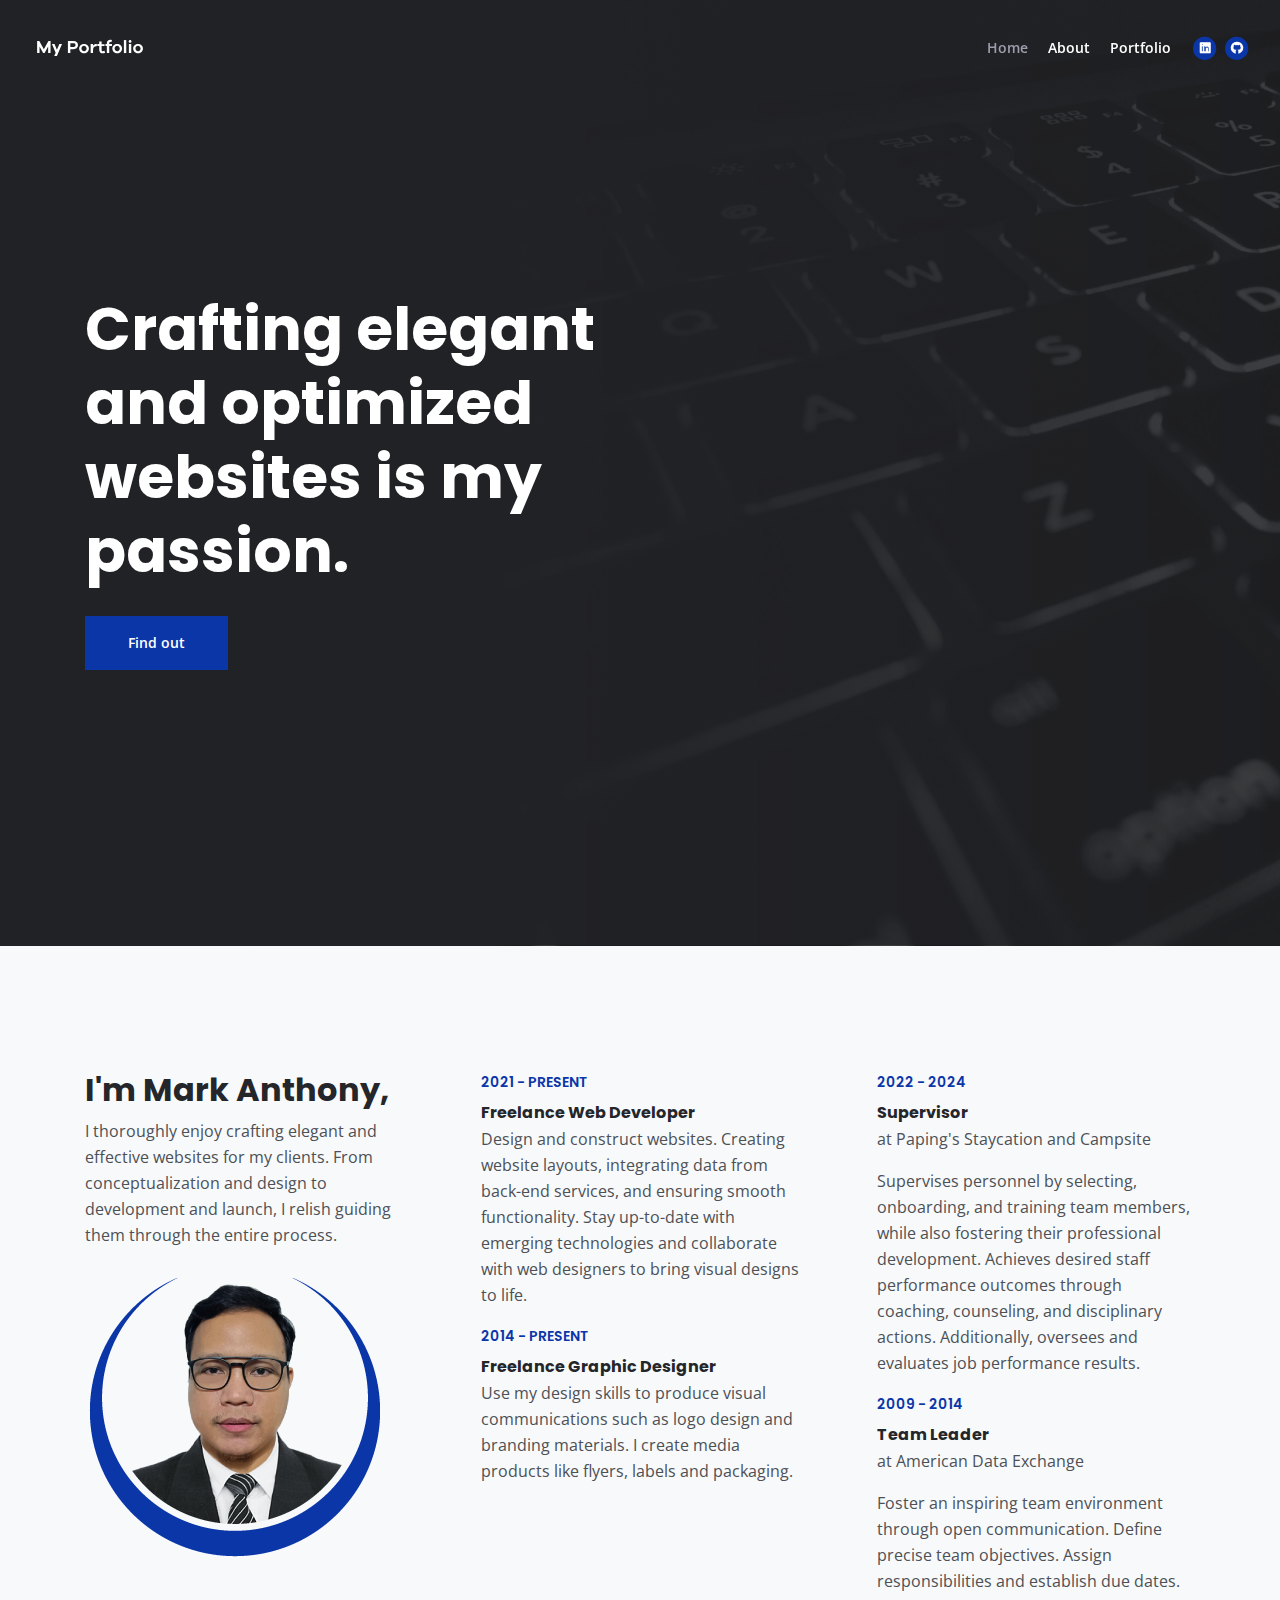
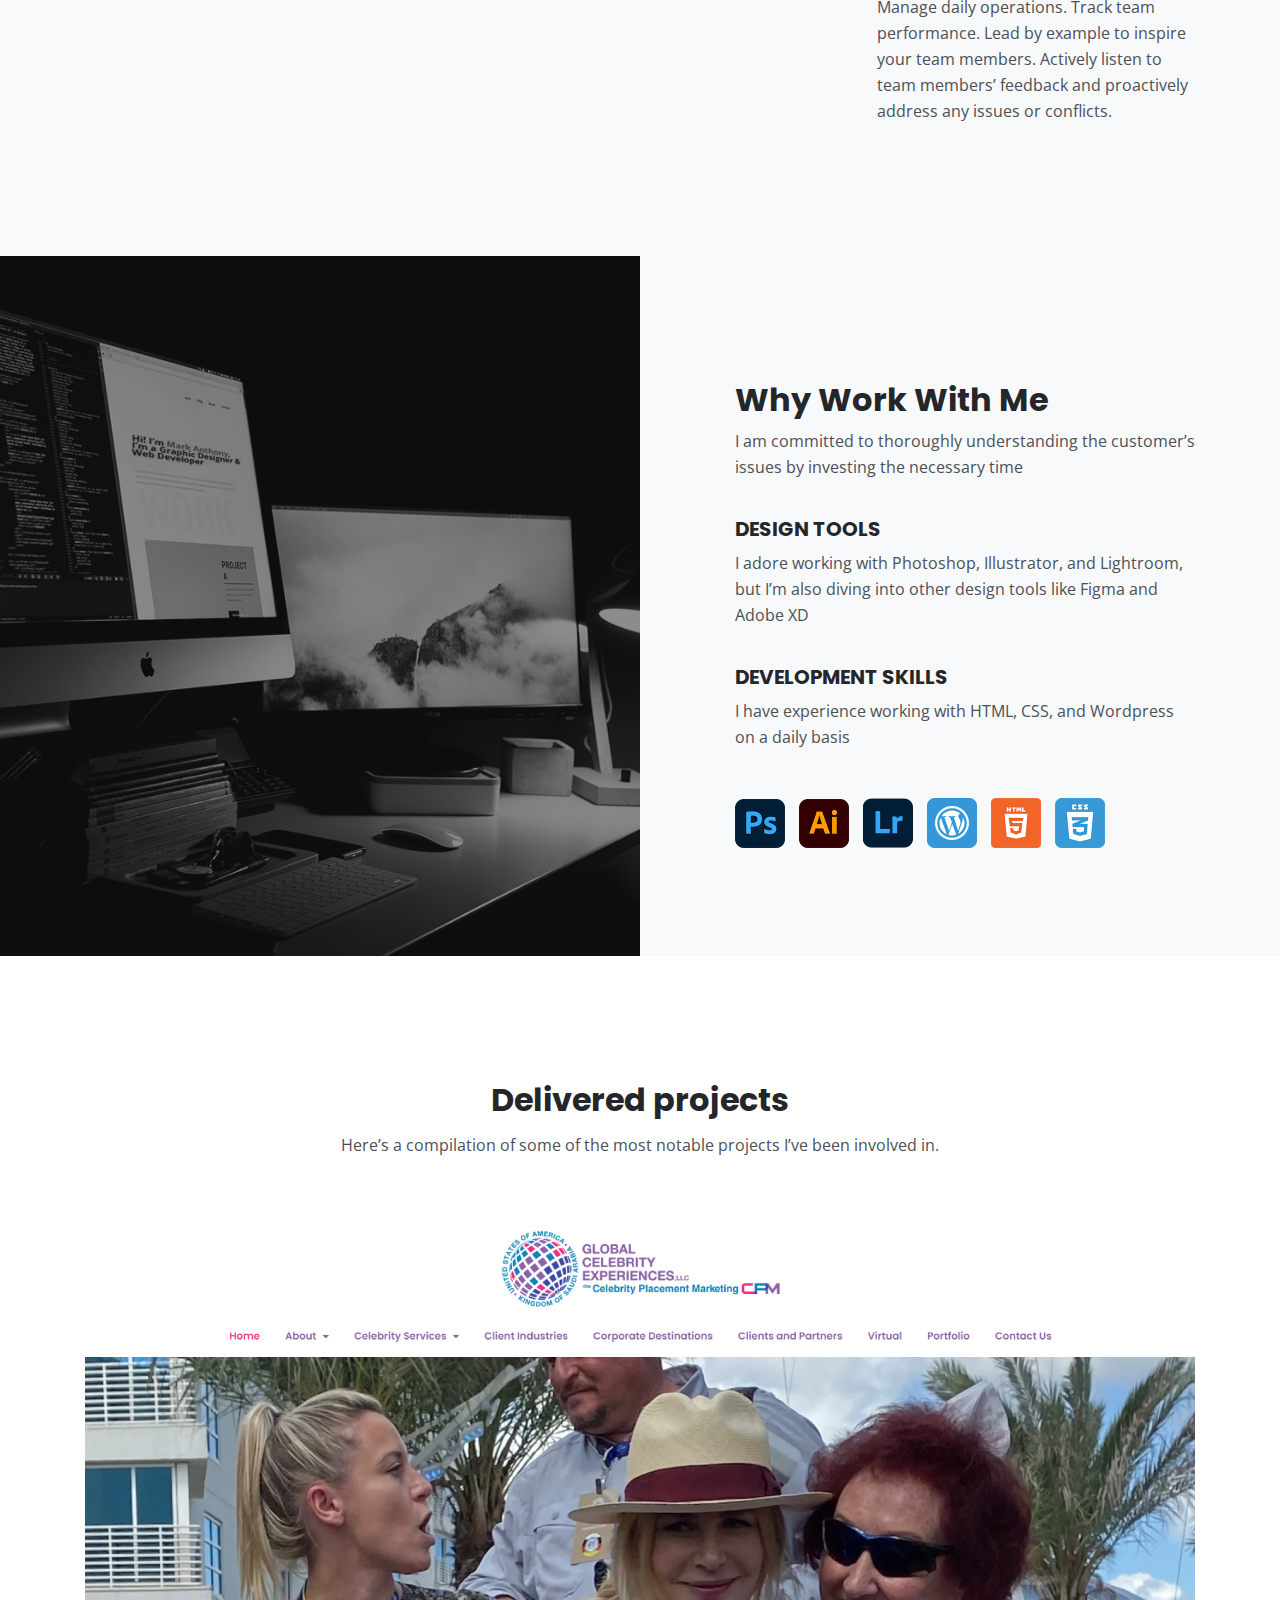
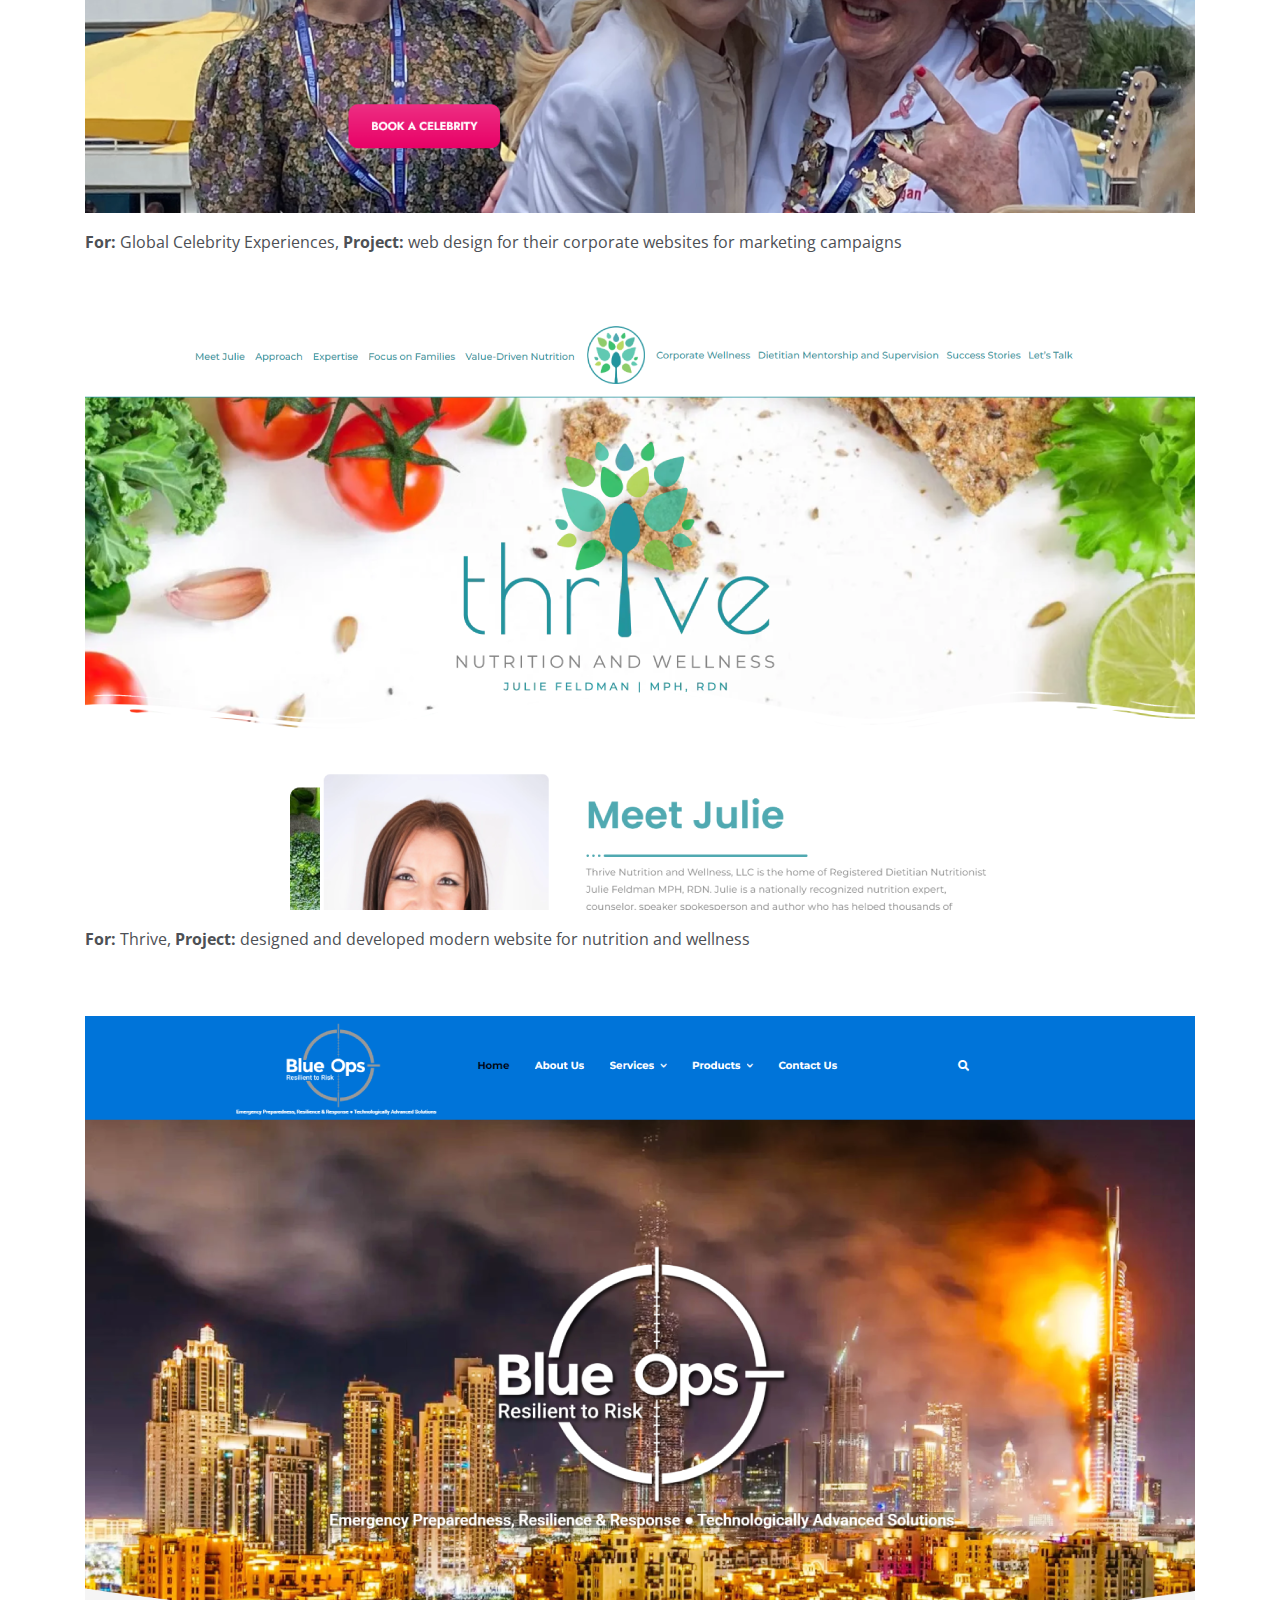
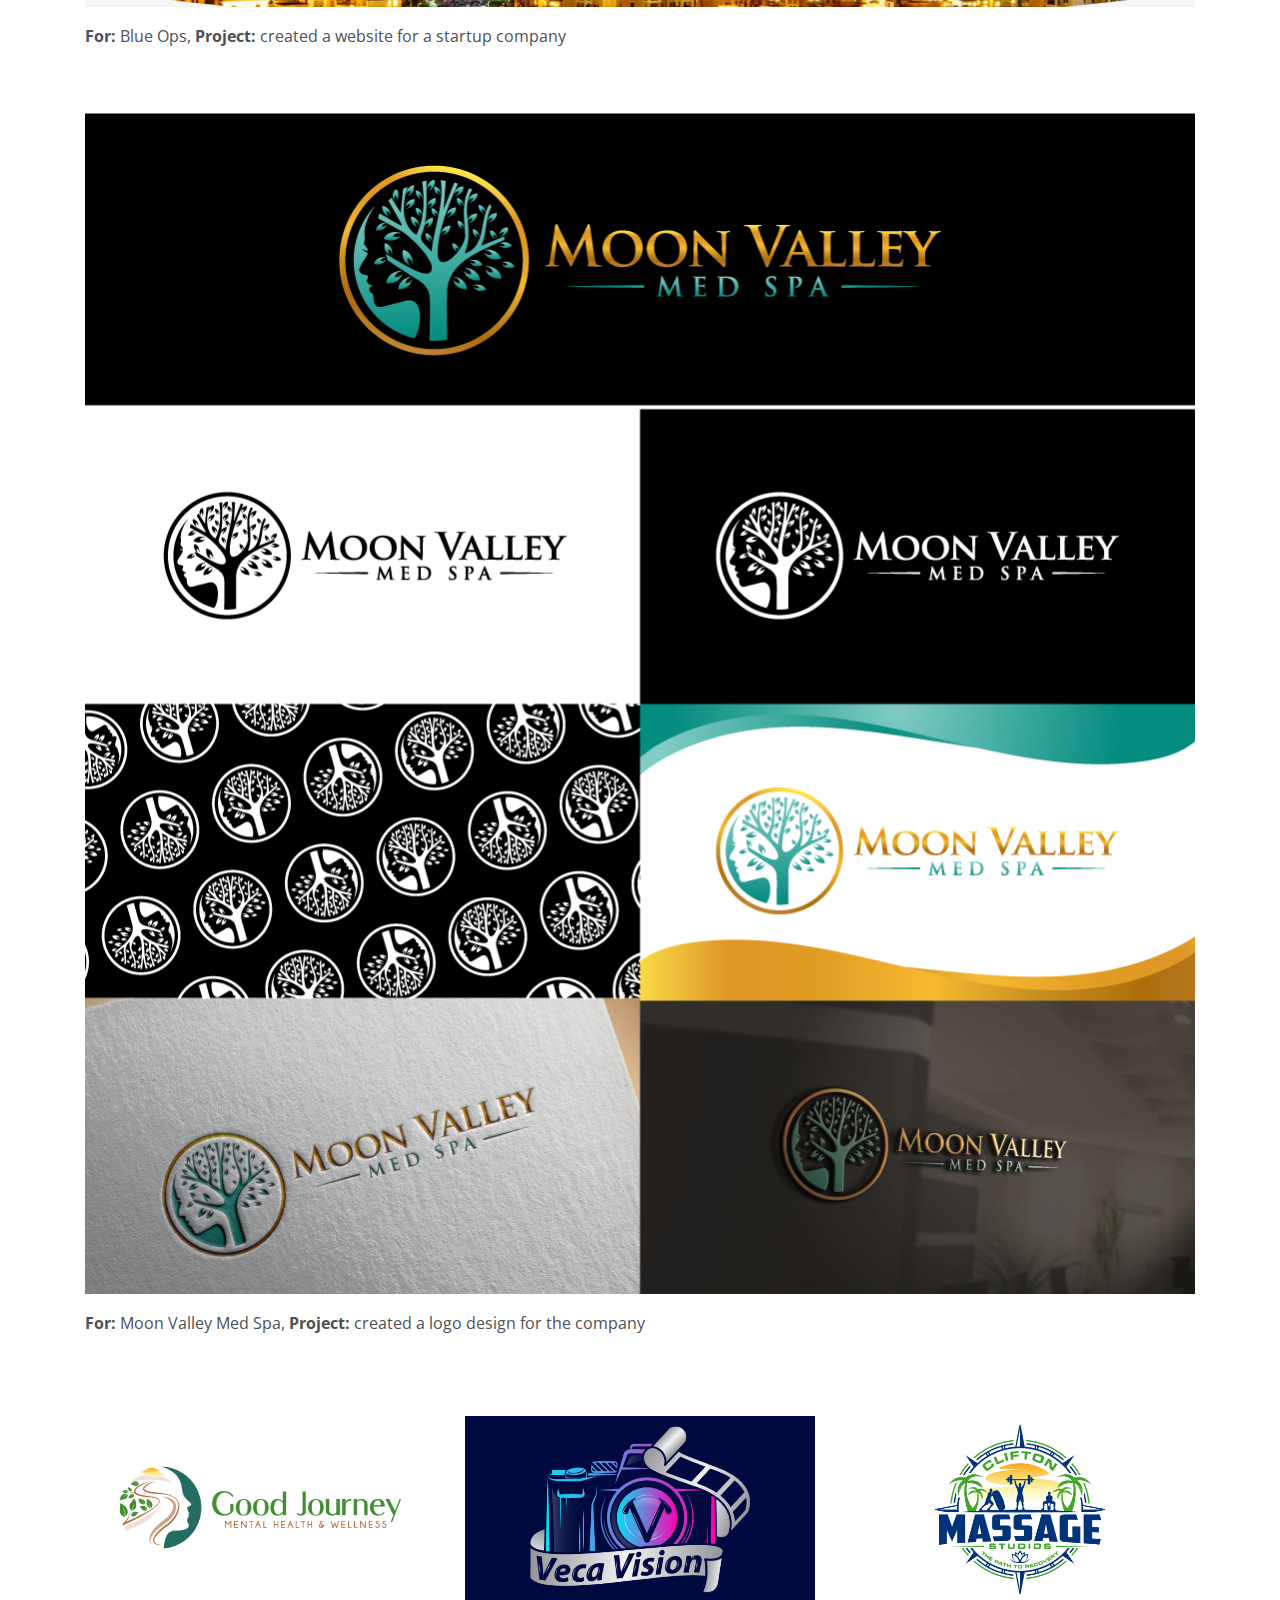
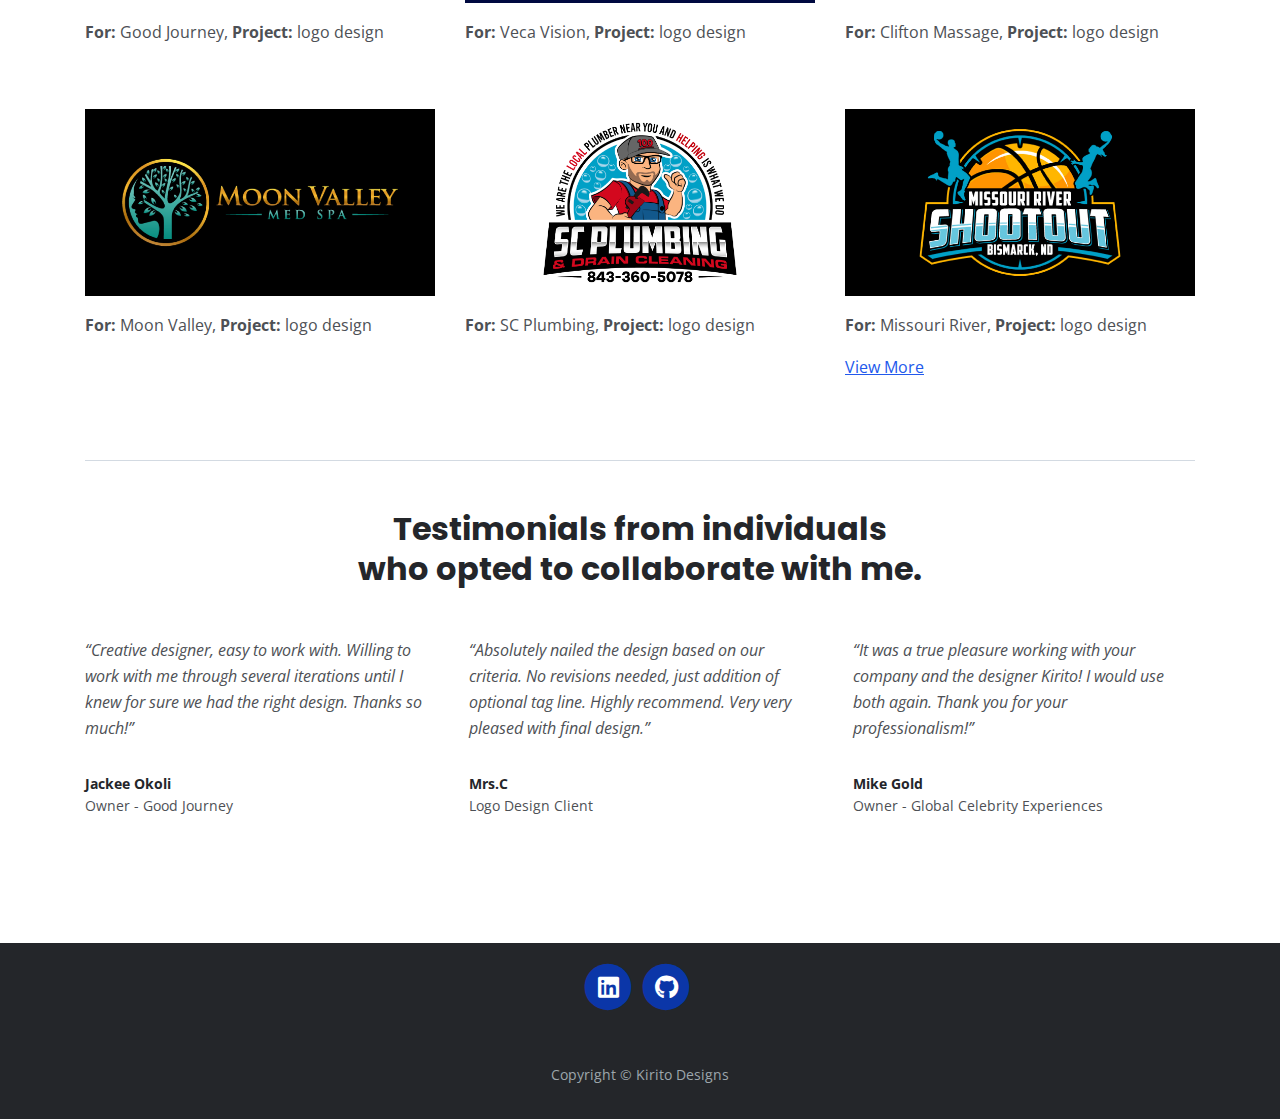
==== commit 8034750f: "Added logo branding section" ====
--- a/index.html
+++ b/index.html
@@ -3,19 +3,15 @@
 <head>
     <meta charset="utf-8">
     <meta name="viewport" content="width=device-width, initial-scale=1, shrink-to-fit=no">
-    
-    <!-- SEO Meta Tags -->
     <meta name="description" content="Your description">
     <meta name="author" content="Your name">
-
-    <!-- OG Meta Tags to improve the way the post looks when you share the page on Facebook, Twitter, LinkedIn -->
-	<meta property="og:site_name" content="" /> <!-- website name -->
-	<meta property="og:site" content="" /> <!-- website link -->
-	<meta property="og:title" content=""/> <!-- title shown in the actual shared post -->
-	<meta property="og:description" content="" /> <!-- description shown in the actual shared post -->
-	<meta property="og:image" content="" /> <!-- image link, make sure it's jpg -->
-	<meta property="og:url" content="" /> <!-- where do you want your post to link to -->
-	<meta name="twitter:card" content="summary_large_image"> <!-- to have large image post format in Twitter -->
+	<meta property="og:site_name" content="" />
+	<meta property="og:site" content="" />
+	<meta property="og:title" content=""/>
+	<meta property="og:description" content="" />
+	<meta property="og:image" content="" />
+	<meta property="og:url" content="" />
+	<meta name="twitter:card" content="summary_large_image">
 
     <!-- Webpage Title -->
     <title>My Portfolio</title>
@@ -38,14 +34,9 @@
             
             <!-- Image Logo -->
            <a class="navbar-brand logo-image" href="index.html"><img src="images/logo.svg" alt="alternative"></a>
-
-            <!-- Text Logo - Use this if you don't have a graphic logo -->
-            <!-- <a class="navbar-brand logo-text page-scroll" href="index.html">Mark</a> -->
-
             <button class="navbar-toggler p-0 border-0" type="button" data-toggle="offcanvas">
                 <span class="navbar-toggler-icon"></span>
             </button>
-
             <div class="navbar-collapse offcanvas-collapse" id="navbarsExampleDefault">
                 <ul class="navbar-nav ml-auto">
                     <li class="nav-item">
@@ -57,17 +48,16 @@
                     <li class="nav-item">
                         <a class="nav-link page-scroll" href="#portfolio">Portfolio</a>
                     </li>
-
                 </ul>
                 <span class="nav-item social-icons">
                     <span class="fa-stack">
-                        <a href="https://www.linkedin.com/in/mark-anthony-alhambra-5a5827287/">
+                        <a href="https://www.linkedin.com/in/mark-anthony-s-alhambra/">
                             <i class="fas fa-circle fa-stack-2x"></i>
                             <i class="fab fa-linkedin fa-stack-1x"></i>
                         </a>
                     </span>
                     <span class="fa-stack">
-                        <a href="https://github.com/Kirito-Designs/Portfolio">
+                        <a href="https://kirito-designs.github.io/Portfolio/">
                             <i class="fas fa-circle fa-stack-2x"></i>
                             <i class="fab fa-github fa-stack-1x"></i>
                         </a>
@@ -77,8 +67,6 @@
         </div> <!-- end of container -->
     </nav> <!-- end of navbar -->
     <!-- end of navigation -->
-
-
     <!-- Header -->
     <header id="header" class="header">
         <div class="container">
@@ -93,8 +81,6 @@
         </div> <!-- end of container -->
     </header> <!-- end of header -->
     <!-- end of header -->
-
-
     <!-- About-->
     <div id="about" class="basic-1 bg-gray">
         <div class="container">
@@ -132,8 +118,6 @@
         </div> <!-- end of container -->
     </div> <!-- end of basic-1 -->
     <!-- end of about -->
-
-
     <!-- Details -->
 	<div class="split">
 		<div class="area-1">
@@ -158,19 +142,15 @@
                                 <img src="images/details-icon-wordpress.png" alt="alternative">
                                 <img src="images/details-icon-html.png" alt="alternative">
                                 <img src="images/details-icon-css.png" alt="alternative">
-
                             </div> <!-- end of icons-container -->
                         </div> <!-- end of text-container -->
                         <!-- end of text container -->
-
                     </div> <!-- end of col -->
                 </div> <!-- end of row -->
             </div> <!-- end of container -->
 		</div> <!-- end of area-2 -->
     </div> <!-- end of split -->
     <!-- end of details -->
-
-
     <!-- Portfolio -->
     <div id="portfolio" class="basic-3">
         <div class="container">
@@ -183,37 +163,34 @@
             <div class="row">
                 <div class="col-lg-12">
                     <div class="text-container">
-                        <div class="image-container">
-                            
-                                <img class="img-fluid" src="images/project-1.png" alt="alternative">
-                            
+                        <div class="image-container">                          
+                                <img class="img-fluid" src="images/project-1.png" alt="alternative">                         
                         </div> <!-- end of image-container -->
                         <p><strong>For:</strong> Global Celebrity Experiences, <strong>Project:</strong> web design for their corporate websites for marketing campaigns</a></p>
                     </div> <!-- end of text-container -->
                     <div class="text-container">
                         <div class="image-container">
-                            
                                 <img class="img-fluid" src="images/project-2.png" alt="alternative">
-                            
                         </div> <!-- end of image-container -->
                         <p><strong>For:</strong> Thrive, <strong>Project:</strong> designed and developed modern website for nutrition and wellness</a></p>
                     </div> <!-- end of text-container -->
                     <div class="text-container">
                         <div class="image-container">
-                            
                                 <img class="img-fluid" src="images/project-3.png" alt="alternative">
-                            
                         </div> <!-- end of image-container -->
                         <p><strong>For:</strong> Blue Ops, <strong>Project:</strong> created a website for a startup company</a></p>
                     </div> <!-- end of text-container -->
-                    
+                    <div class="text-container">
+                        <div class="image-container">
+                                <img class="img-fluid" src="images/project-4.png" alt="alternative">
+                        </div> <!-- end of image-container -->
+                        <p><strong>For:</strong> Moon Valley Med Spa, <strong>Project:</strong> created a logo design for the company</a></p>
+                    </div> <!-- end of text-container -->
                 </div> <!-- end of col -->
             </div> <!-- end of row -->
         </div> <!-- end of container -->
     </div> <!-- end of basic-3 -->
     <!-- end of projects -->
-
-
     <!-- Works -->
     <div class="basic-4">
         <div class="container">
@@ -295,8 +272,6 @@
     </div> <!-- end of row -->
 </div> <!-- end of container -->
 <!-- end of section divider -->
-
-
     <!-- Testimonials -->
     <div class="cards-1">
         <div class="container">
@@ -307,7 +282,6 @@
             </div> <!-- end of row -->
             <div class="row">
                 <div class="col-lg-12">
-                    
                     <!-- Card -->
                     <div class="card">
                         <div class="card-body">
@@ -321,7 +295,6 @@
                         </div>
                     </div>
                     <!-- end of card -->
-
                     <!-- Card -->
                     <div class="card">
                         <div class="card-body">
@@ -335,7 +308,6 @@
                         </div>
                     </div>
                     <!-- end of card -->
-
                     <!-- Card -->
                     <div class="card">
                         <div class="card-body">
@@ -349,13 +321,11 @@
                         </div>
                     </div>
                     <!-- end of card -->
-
                 </div> <!-- end of col -->
             </div> <!-- end of row -->
         </div> <!-- end of container -->
     </div> <!-- end of cards-1 -->
     <!-- end of testimonials -->
-
     <!-- Footer -->
     <div class="footer bg-gray">
         <div class="container">
@@ -363,26 +333,23 @@
                 <div class="col-lg-12">
                     <div class="social-container">
                         <span class="fa-stack">
-                            <a href="https://www.linkedin.com/in/mark-anthony-alhambra-5a5827287/">
+                            <a href="https://www.linkedin.com/in/mark-anthony-s-alhambra/">
                                 <i class="fas fa-circle fa-stack-2x"></i>
                                 <i class="fab fa-linkedin fa-stack-1x"></i>
                             </a>
                         </span>
                         <span class="fa-stack">
-                            <a href="https://github.com/Kirito-Designs/Portfolio">
+                            <a href="https://kirito-designs.github.io/Portfolio/">
                                 <i class="fas fa-circle fa-stack-2x"></i>
                                 <i class="fab fa-github fa-stack-1x"></i>
                             </a>
                         </span>
-                    
                     </div> <!-- end of social-container -->
                 </div> <!-- end of col -->
             </div> <!-- end of row -->
         </div> <!-- end of container -->
     </div> <!-- end of footer -->  
     <!-- end of footer -->
-
-
     <!-- Copyright -->
     <div class="copyright bg-gray">
         <div class="container">
@@ -391,12 +358,9 @@
                     <p class="p-small">Copyright © <a class="no-line" href="#header">Kirito Designs</a></p>
                 </div> <!-- end of col -->
             </div> <!-- enf of row -->
-        </div> <!-- end of container -->
-        
+        </div> <!-- end of container -->   
     </div> <!-- end of copyright --> 
-    <!-- end of copyright -->
-    
-    	
+    <!-- end of copyright -->	
     <!-- Scripts -->
     <script src="js/jquery.min.js"></script> <!-- jQuery for Bootstrap's JavaScript plugins -->
     <script src="js/bootstrap.min.js"></script> <!-- Bootstrap framework -->
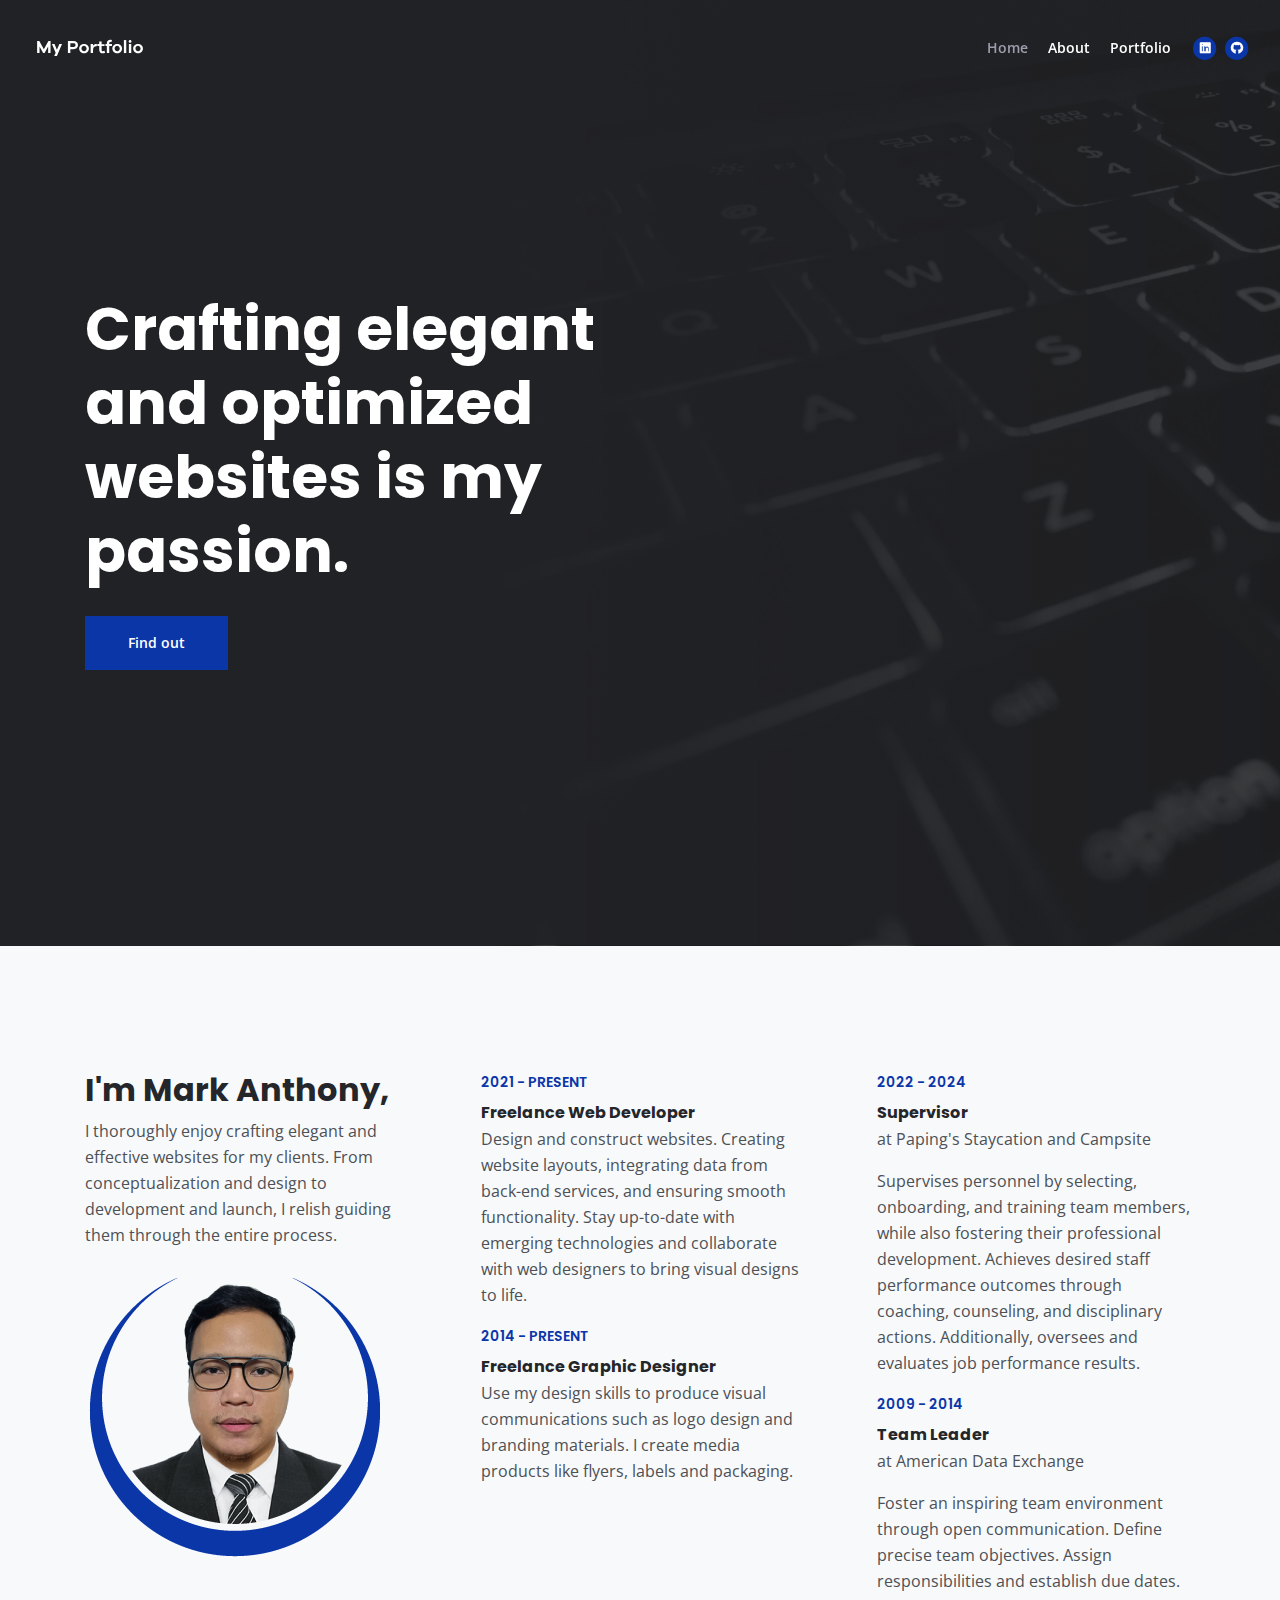
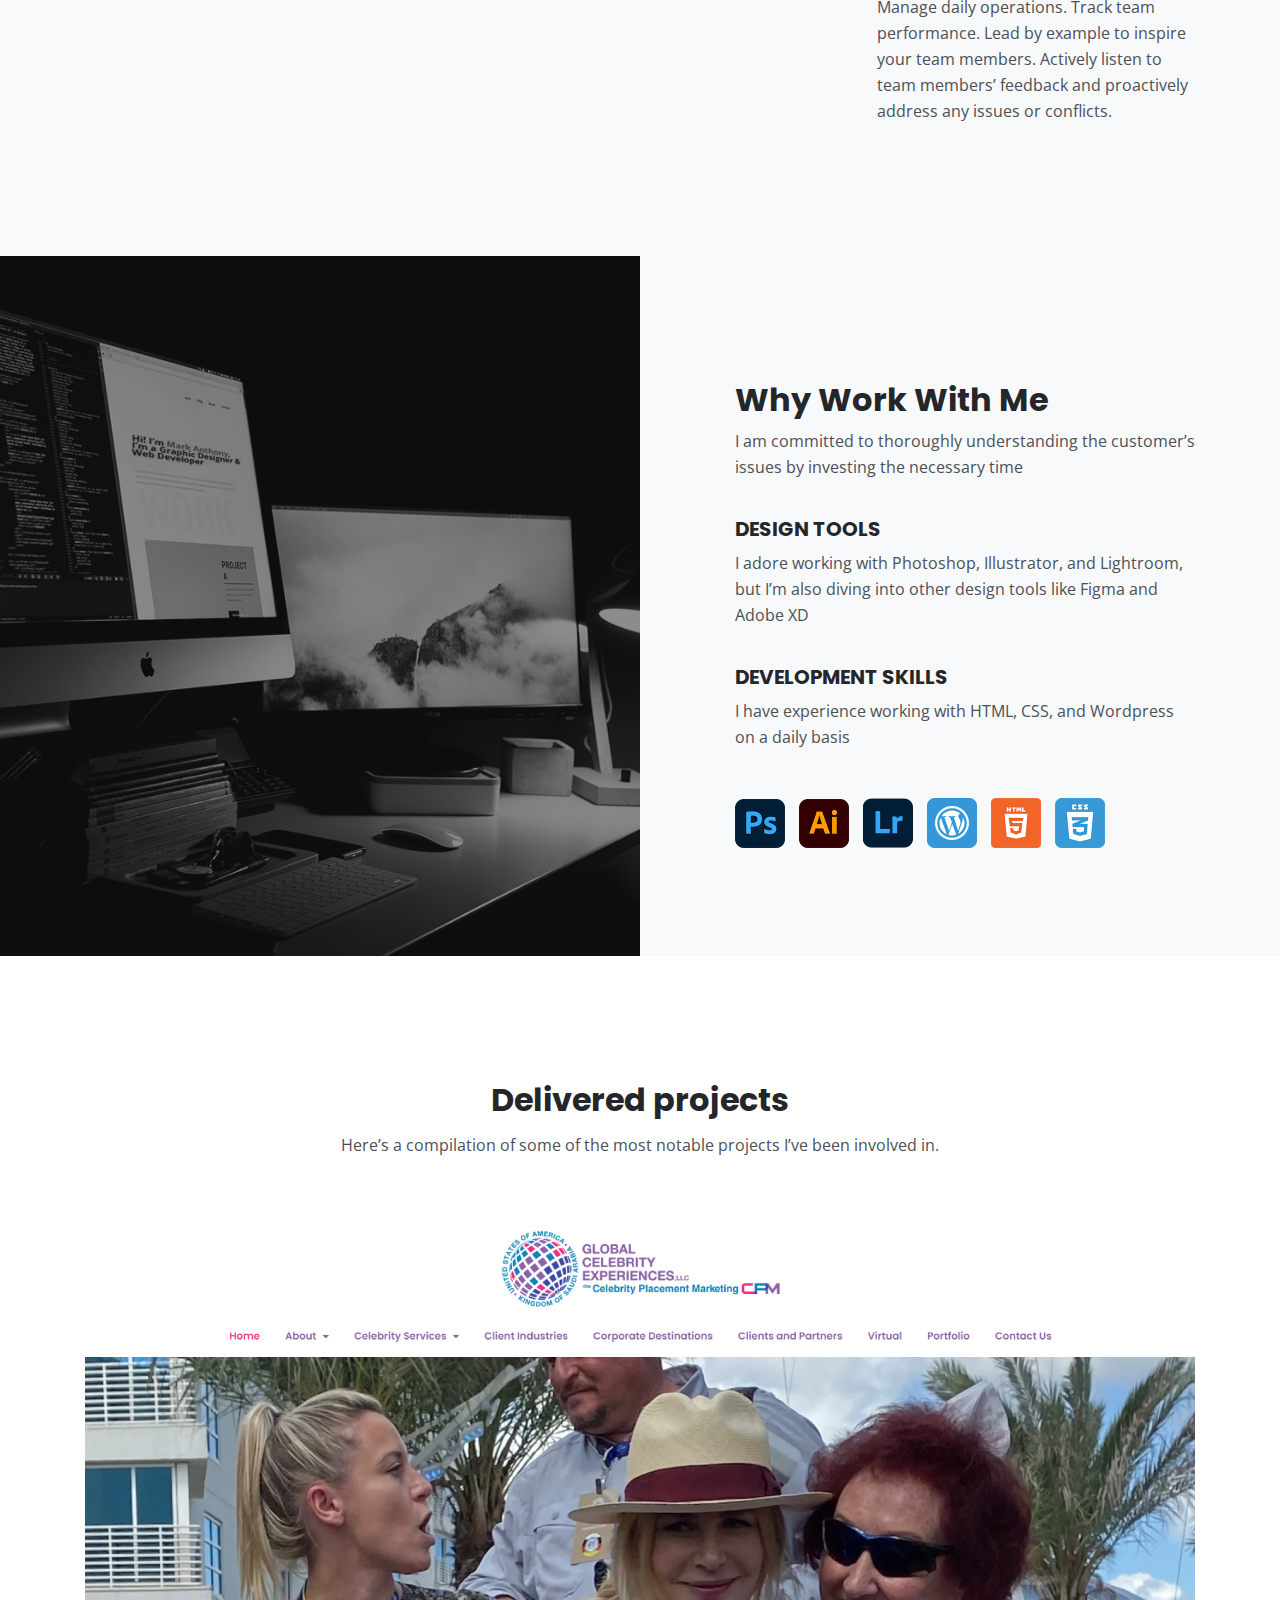
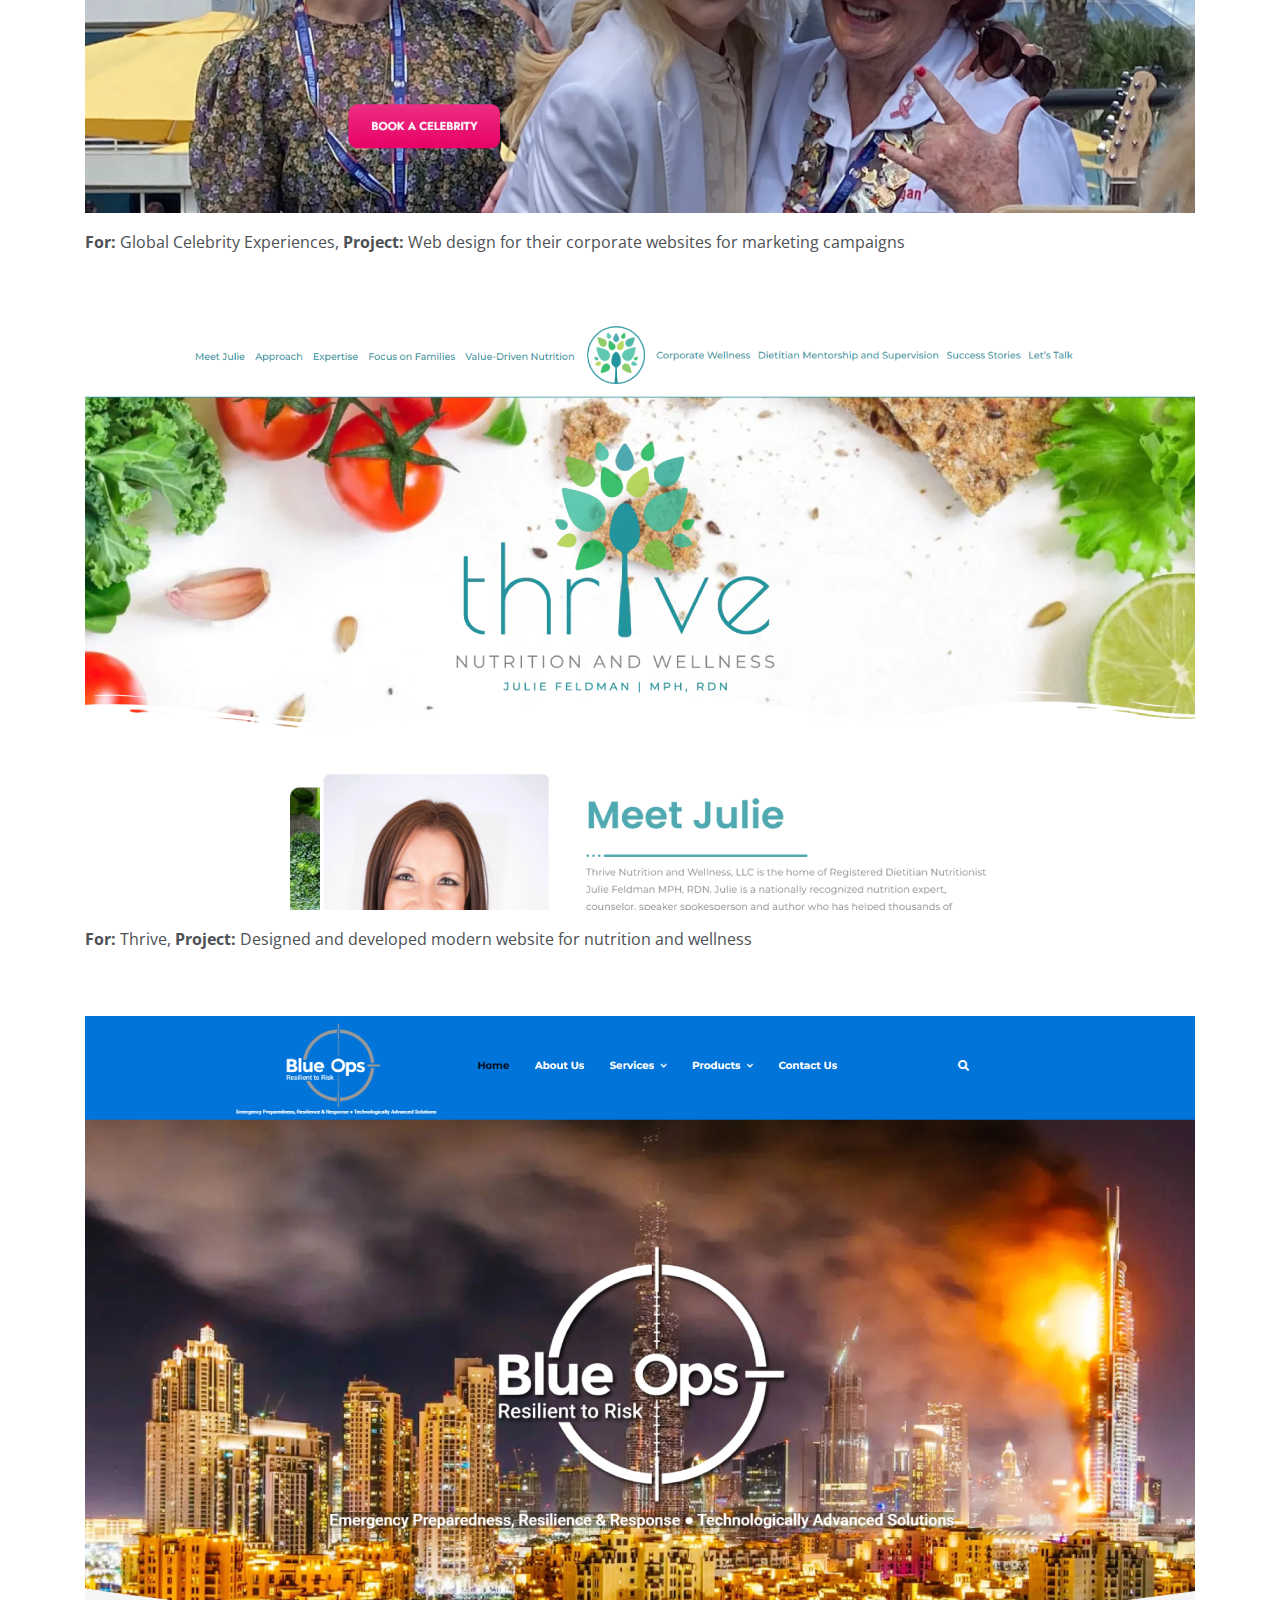
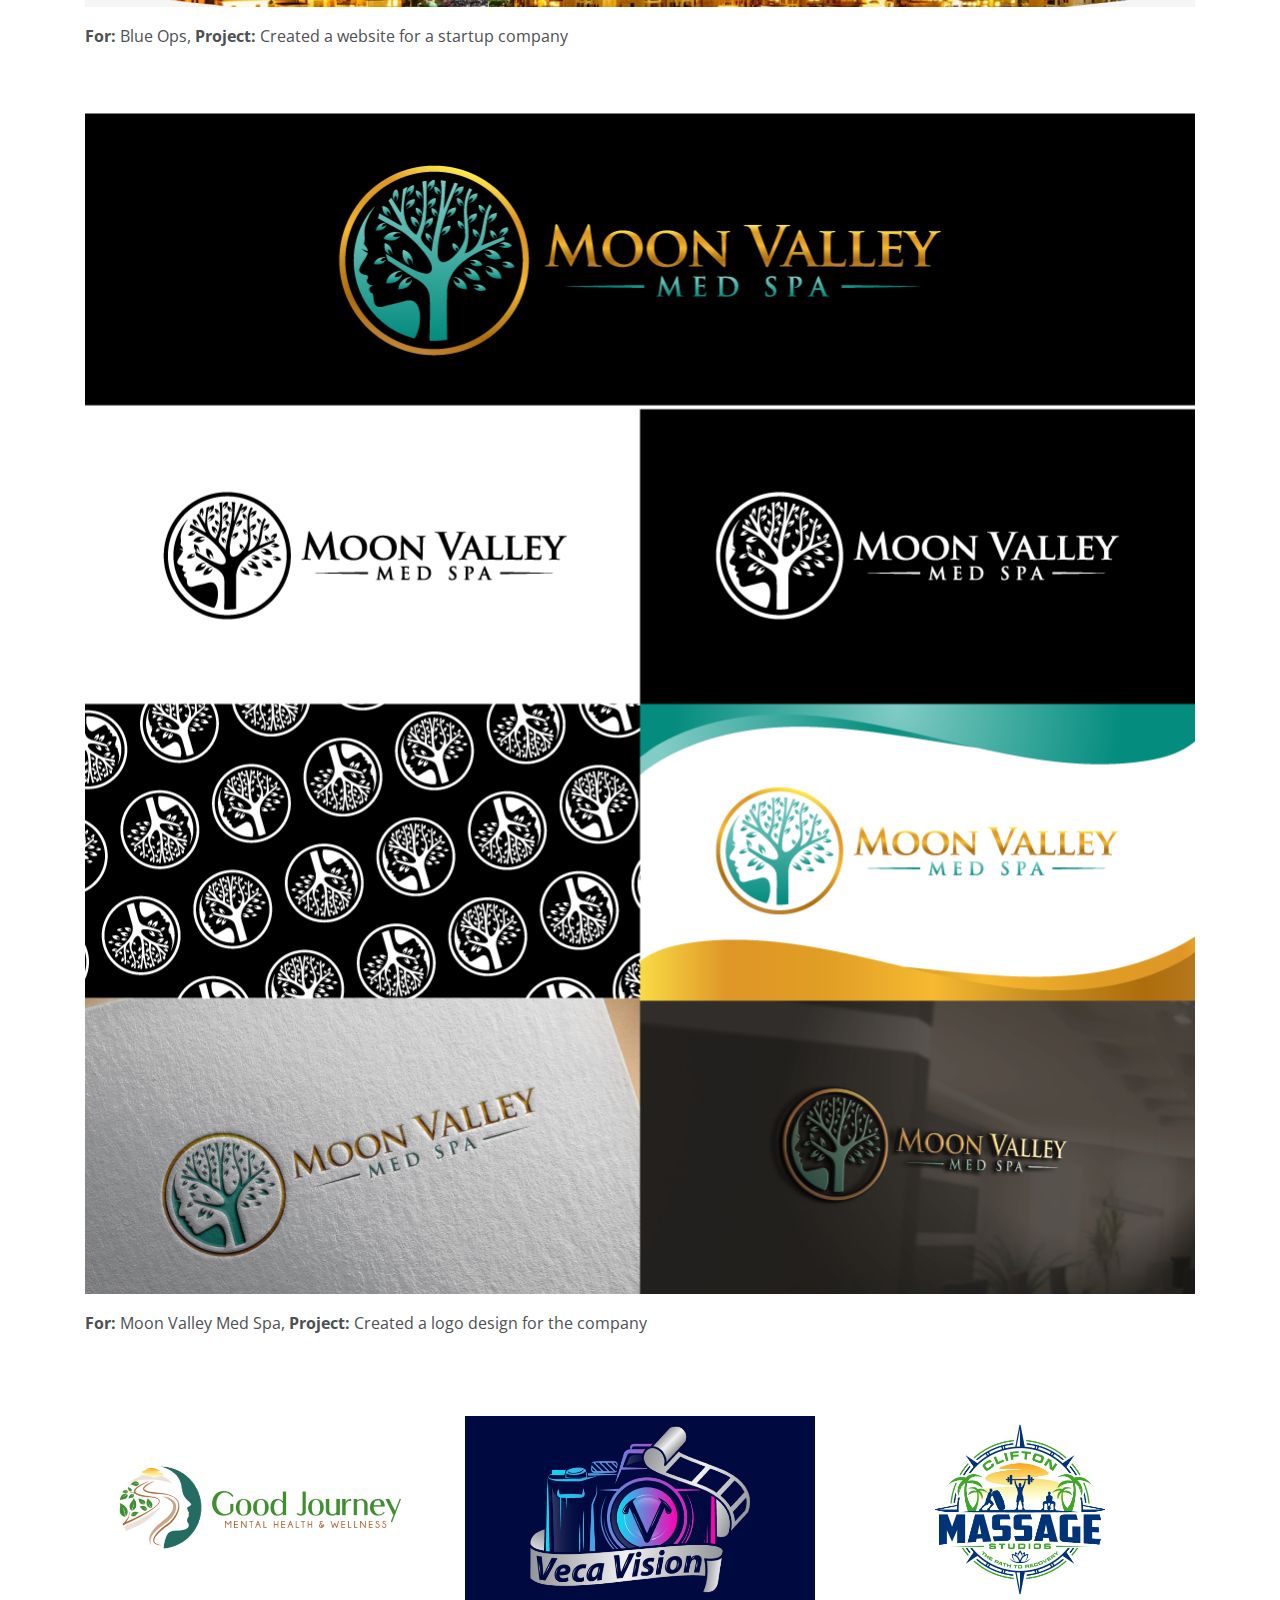
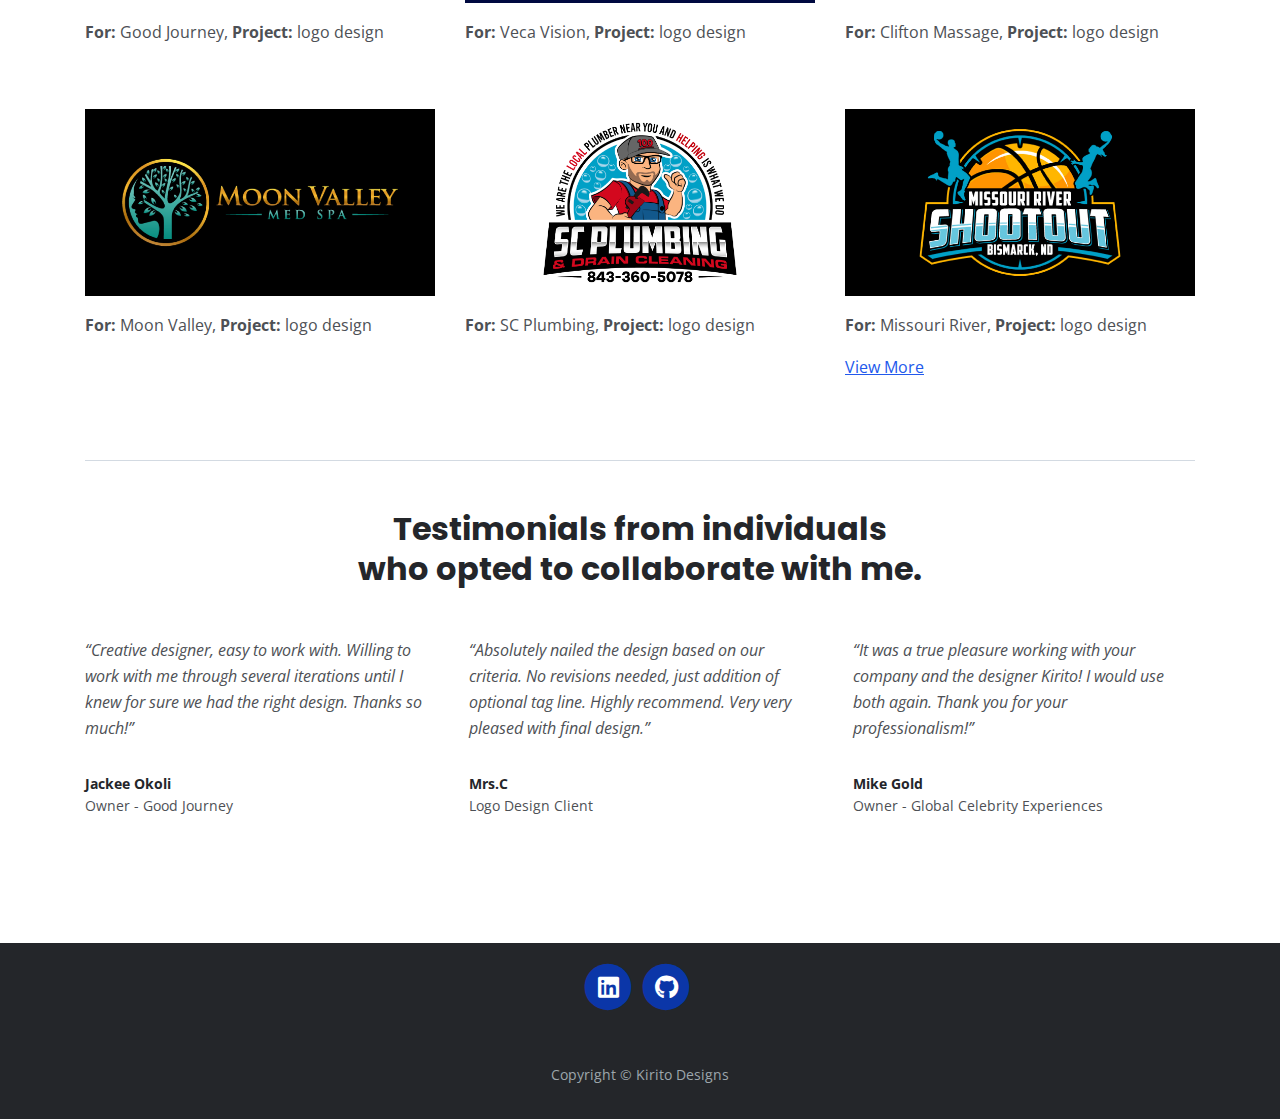
==== commit 0c99c475: "Minor revision" ====
--- a/index.html
+++ b/index.html
@@ -166,25 +166,25 @@
                         <div class="image-container">                          
                                 <img class="img-fluid" src="images/project-1.png" alt="alternative">                         
                         </div> <!-- end of image-container -->
-                        <p><strong>For:</strong> Global Celebrity Experiences, <strong>Project:</strong> web design for their corporate websites for marketing campaigns</a></p>
+                        <p><strong>For:</strong> Global Celebrity Experiences, <strong>Project:</strong> Web design for their corporate websites for marketing campaigns</a></p>
                     </div> <!-- end of text-container -->
                     <div class="text-container">
                         <div class="image-container">
                                 <img class="img-fluid" src="images/project-2.png" alt="alternative">
                         </div> <!-- end of image-container -->
-                        <p><strong>For:</strong> Thrive, <strong>Project:</strong> designed and developed modern website for nutrition and wellness</a></p>
+                        <p><strong>For:</strong> Thrive, <strong>Project:</strong> Designed and developed modern website for nutrition and wellness</a></p>
                     </div> <!-- end of text-container -->
                     <div class="text-container">
                         <div class="image-container">
                                 <img class="img-fluid" src="images/project-3.png" alt="alternative">
                         </div> <!-- end of image-container -->
-                        <p><strong>For:</strong> Blue Ops, <strong>Project:</strong> created a website for a startup company</a></p>
+                        <p><strong>For:</strong> Blue Ops, <strong>Project:</strong> Created a website for a startup company</a></p>
                     </div> <!-- end of text-container -->
                     <div class="text-container">
                         <div class="image-container">
                                 <img class="img-fluid" src="images/project-4.png" alt="alternative">
                         </div> <!-- end of image-container -->
-                        <p><strong>For:</strong> Moon Valley Med Spa, <strong>Project:</strong> created a logo design for the company</a></p>
+                        <p><strong>For:</strong> Moon Valley Med Spa, <strong>Project:</strong> Created a logo design for the company</a></p>
                     </div> <!-- end of text-container -->
                 </div> <!-- end of col -->
             </div> <!-- end of row -->
